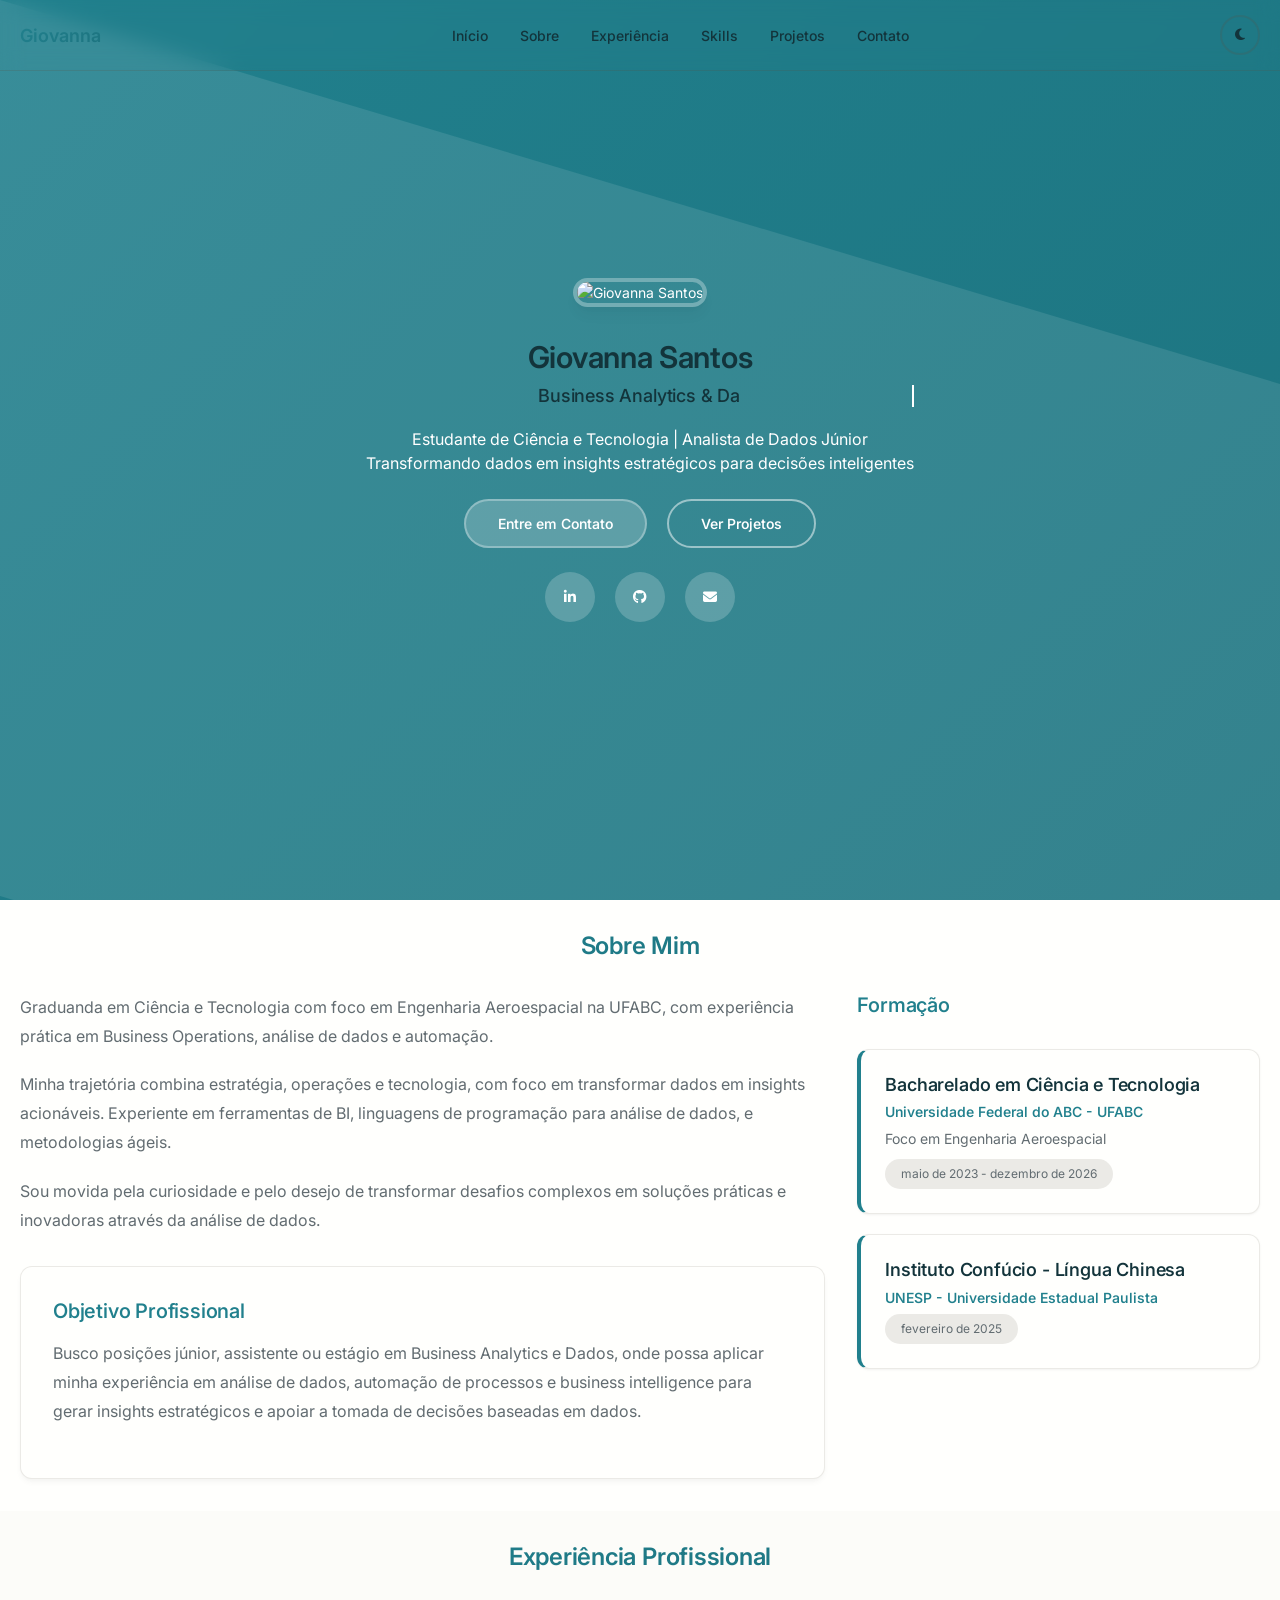
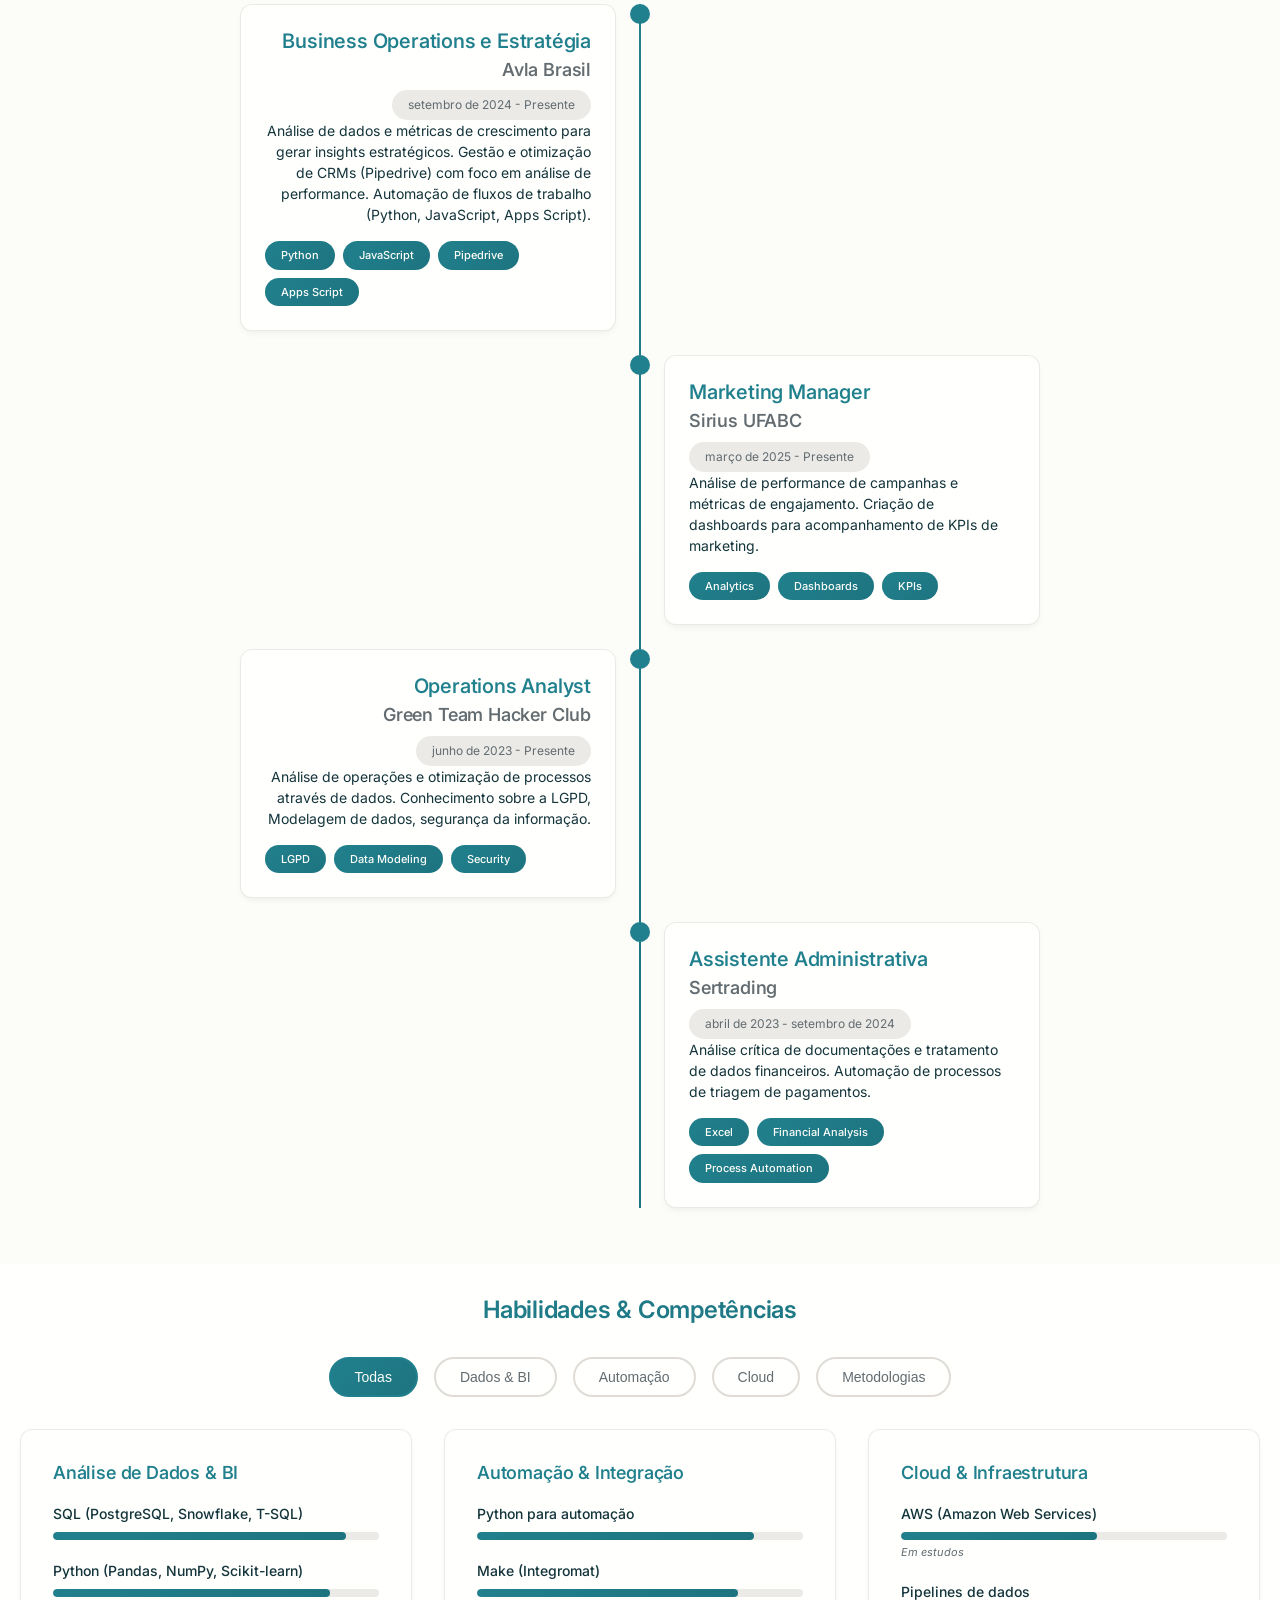
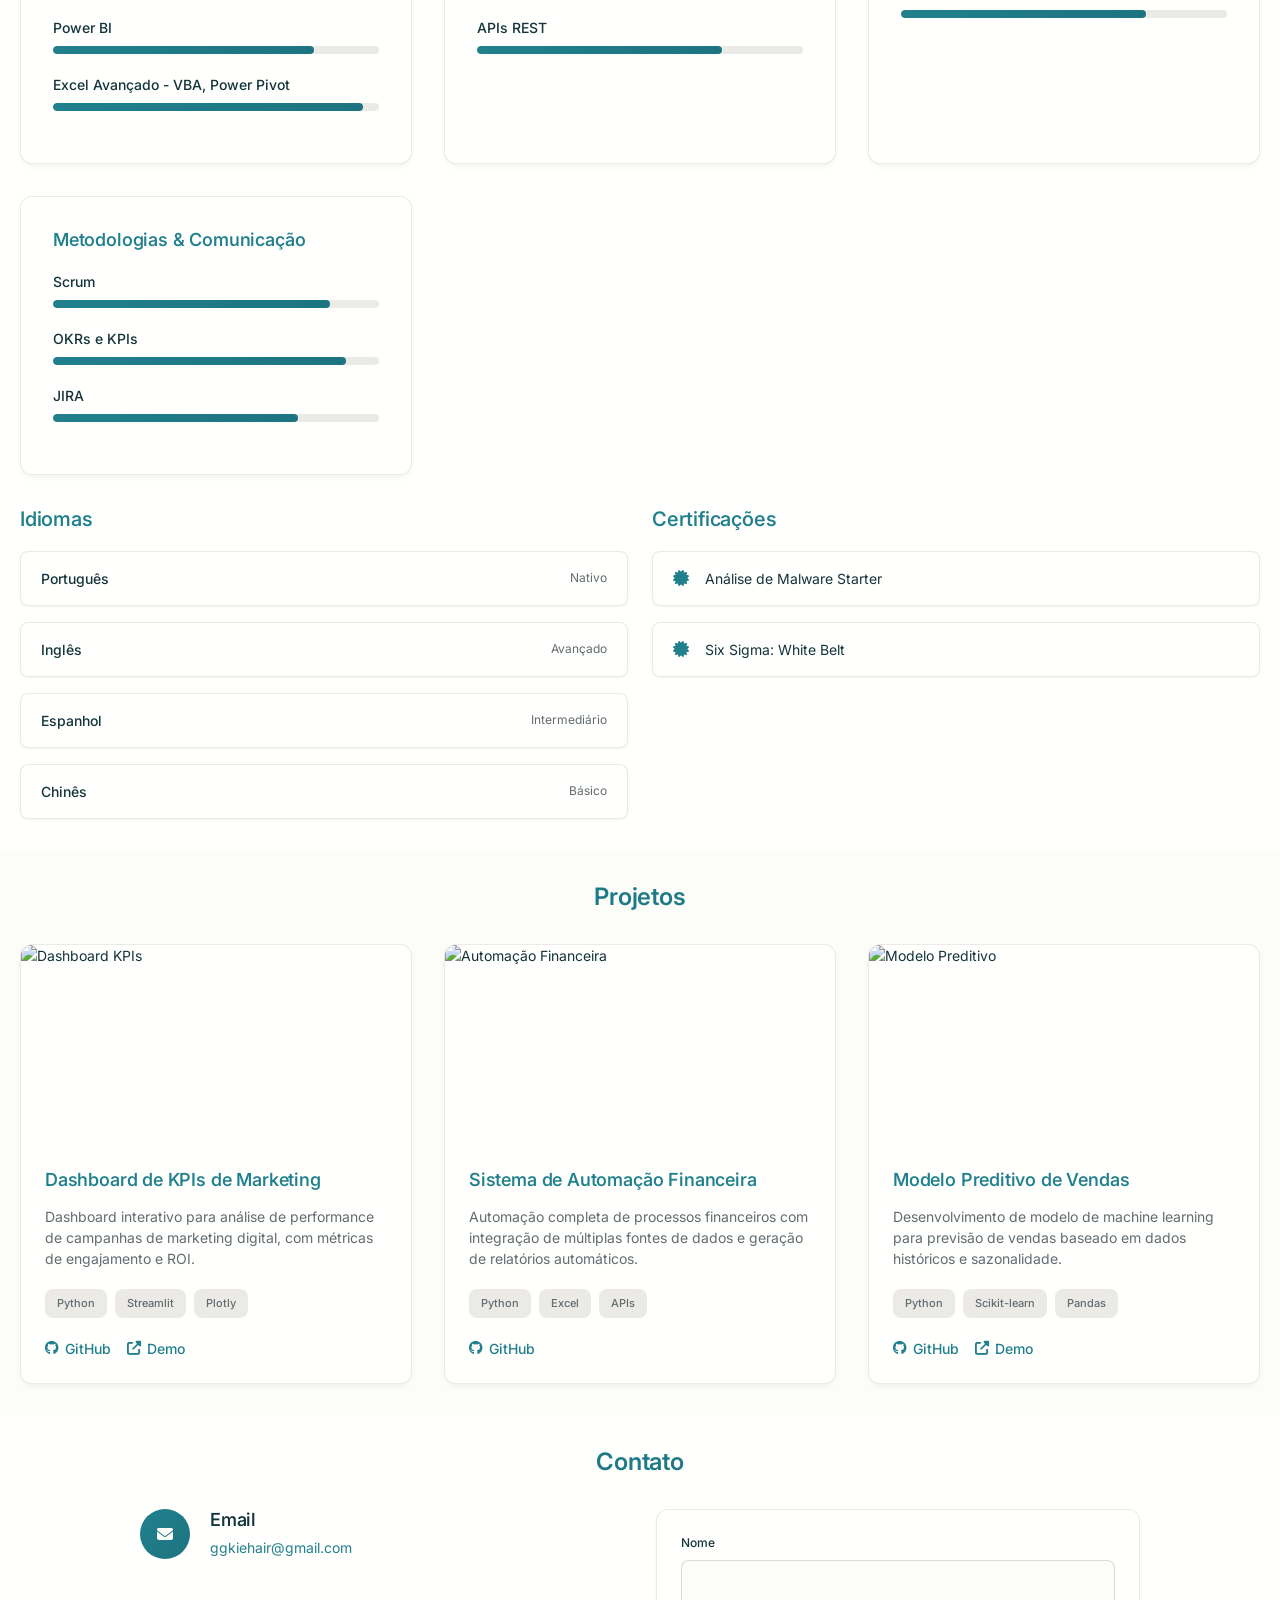
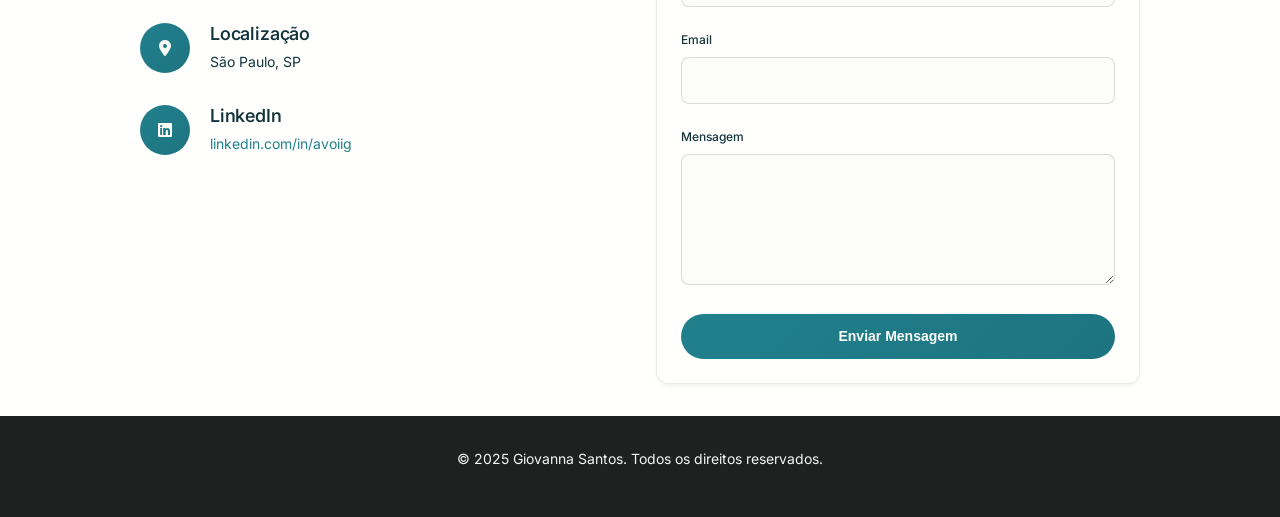
==== giovanna-portfolio/index.html @ 9487c8ed "Site em construção" ====
<!DOCTYPE html>
<html lang="pt-BR">
<head>
    <meta charset="UTF-8">
    <meta name="viewport" content="width=device-width, initial-scale=1.0">
    <title>Giovanna Santos | Portfólio Profissional</title>
    <meta name="description" content="Portfólio de Giovanna Santos - Business Analytics & Dados | Estudante UFABC">
    <link rel="stylesheet" href="./style.css">
    <link href="https://fonts.googleapis.com/css2?family=Inter:wght@300;400;500;600;700&display=swap" rel="stylesheet">
    <link rel="stylesheet" href="https://cdnjs.cloudflare.com/ajax/libs/font-awesome/6.4.0/css/all.min.css">
</head>
<body>
    <!-- Navigation -->
    <nav class="navbar">
        <div class="nav-container">
            <a href="#home" class="nav-logo">Giovanna</a>
            <ul class="nav-menu">
                <li><a href="#home" class="nav-link">Início</a></li>
                <li><a href="#about" class="nav-link">Sobre</a></li>
                <li><a href="#experience" class="nav-link">Experiência</a></li>
                <li><a href="#skills" class="nav-link">Skills</a></li>
                <li><a href="#projects" class="nav-link">Projetos</a></li>
                <li><a href="#contact" class="nav-link">Contato</a></li>
            </ul>
            <button class="theme-toggle" id="theme-toggle">
                <i class="fas fa-moon"></i>
            </button>
        </div>
    </nav>

    <!-- Hero Section -->
    <section id="home" class="hero">
        <div class="hero-container">
            <div class="hero-content">
                <div class="hero-avatar">
                    <img src="https://via.placeholder.com/200x200/667eea/ffffff?text=GS" alt="Giovanna Santos" class="avatar-img">
                </div>
                <h1 class="hero-title">Giovanna Santos</h1>
                <h2 class="hero-subtitle">Business Analytics & Dados</h2>
                <p class="hero-description">Estudante de Ciência e Tecnologia | Analista de Dados Júnior<br>Transformando dados em insights estratégicos para decisões inteligentes</p>
                <div class="hero-buttons">
                    <a href="#contact" class="btn btn-primary">Entre em Contato</a>
                    <a href="#projects" class="btn btn-secondary">Ver Projetos</a>
                </div>
                <div class="social-links">
                    <a href="https://linkedin.com/in/avoiig" target="_blank" class="social-link">
                        <i class="fab fa-linkedin-in"></i>
                    </a>
                    <a href="https://github.com/giovannasantos" target="_blank" class="social-link">
                        <i class="fab fa-github"></i>
                    </a>
                    <a href="mailto:ggkiehair@gmail.com" class="social-link">
                        <i class="fas fa-envelope"></i>
                    </a>
                </div>
            </div>
        </div>
    </section>

    <!-- About Section -->
    <section id="about" class="about">
        <div class="container">
            <h2 class="section-title">Sobre Mim</h2>
            <div class="about-content">
                <div class="about-text">
                    <p>Graduanda em Ciência e Tecnologia com foco em Engenharia Aeroespacial na UFABC, com experiência prática em Business Operations, análise de dados e automação.</p>
                    <p>Minha trajetória combina estratégia, operações e tecnologia, com foco em transformar dados em insights acionáveis. Experiente em ferramentas de BI, linguagens de programação para análise de dados, e metodologias ágeis.</p>
                    <p>Sou movida pela curiosidade e pelo desejo de transformar desafios complexos em soluções práticas e inovadoras através da análise de dados.</p>
                    
                    <div class="objective">
                        <h3>Objetivo Profissional</h3>
                        <p>Busco posições júnior, assistente ou estágio em Business Analytics e Dados, onde possa aplicar minha experiência em análise de dados, automação de processos e business intelligence para gerar insights estratégicos e apoiar a tomada de decisões baseadas em dados.</p>
                    </div>
                </div>
                
                <div class="education">
                    <h3>Formação</h3>
                    <div class="education-item">
                        <h4>Bacharelado em Ciência e Tecnologia</h4>
                        <p class="institution">Universidade Federal do ABC - UFABC</p>
                        <p class="details">Foco em Engenharia Aeroespacial</p>
                        <span class="period">maio de 2023 - dezembro de 2026</span>
                    </div>
                    <div class="education-item">
                        <h4>Instituto Confúcio - Língua Chinesa</h4>
                        <p class="institution">UNESP - Universidade Estadual Paulista</p>
                        <span class="period">fevereiro de 2025</span>
                    </div>
                </div>
            </div>
        </div>
    </section>

    <!-- Experience Section -->
    <section id="experience" class="experience">
        <div class="container">
            <h2 class="section-title">Experiência Profissional</h2>
            <div class="timeline">
                <div class="timeline-item">
                    <div class="timeline-marker"></div>
                    <div class="timeline-content">
                        <h3>Business Operations e Estratégia</h3>
                        <h4>Avla Brasil</h4>
                        <span class="period">setembro de 2024 - Presente</span>
                        <p>Análise de dados e métricas de crescimento para gerar insights estratégicos. Gestão e otimização de CRMs (Pipedrive) com foco em análise de performance. Automação de fluxos de trabalho (Python, JavaScript, Apps Script).</p>
                        <div class="tech-stack">
                            <span class="tech-item">Python</span>
                            <span class="tech-item">JavaScript</span>
                            <span class="tech-item">Pipedrive</span>
                            <span class="tech-item">Apps Script</span>
                        </div>
                    </div>
                </div>
                
                <div class="timeline-item">
                    <div class="timeline-marker"></div>
                    <div class="timeline-content">
                        <h3>Marketing Manager</h3>
                        <h4>Sirius UFABC</h4>
                        <span class="period">março de 2025 - Presente</span>
                        <p>Análise de performance de campanhas e métricas de engajamento. Criação de dashboards para acompanhamento de KPIs de marketing.</p>
                        <div class="tech-stack">
                            <span class="tech-item">Analytics</span>
                            <span class="tech-item">Dashboards</span>
                            <span class="tech-item">KPIs</span>
                        </div>
                    </div>
                </div>
                
                <div class="timeline-item">
                    <div class="timeline-marker"></div>
                    <div class="timeline-content">
                        <h3>Operations Analyst</h3>
                        <h4>Green Team Hacker Club</h4>
                        <span class="period">junho de 2023 - Presente</span>
                        <p>Análise de operações e otimização de processos através de dados. Conhecimento sobre a LGPD, Modelagem de dados, segurança da informação.</p>
                        <div class="tech-stack">
                            <span class="tech-item">LGPD</span>
                            <span class="tech-item">Data Modeling</span>
                            <span class="tech-item">Security</span>
                        </div>
                    </div>
                </div>
                
                <div class="timeline-item">
                    <div class="timeline-marker"></div>
                    <div class="timeline-content">
                        <h3>Assistente Administrativa</h3>
                        <h4>Sertrading</h4>
                        <span class="period">abril de 2023 - setembro de 2024</span>
                        <p>Análise crítica de documentações e tratamento de dados financeiros. Automação de processos de triagem de pagamentos.</p>
                        <div class="tech-stack">
                            <span class="tech-item">Excel</span>
                            <span class="tech-item">Financial Analysis</span>
                            <span class="tech-item">Process Automation</span>
                        </div>
                    </div>
                </div>
            </div>
        </div>
    </section>

    <!-- Skills Section -->
    <section id="skills" class="skills">
        <div class="container">
            <h2 class="section-title">Habilidades & Competências</h2>
            <div class="skills-filter">
                <button class="filter-btn active" data-filter="all">Todas</button>
                <button class="filter-btn" data-filter="dados">Dados & BI</button>
                <button class="filter-btn" data-filter="automacao">Automação</button>
                <button class="filter-btn" data-filter="cloud">Cloud</button>
                <button class="filter-btn" data-filter="metodologias">Metodologias</button>
            </div>
            <div class="skills-grid">
                <div class="skill-category" data-category="dados">
                    <h3>Análise de Dados & BI</h3>
                    <div class="skills-list">
                        <div class="skill-item">
                            <span class="skill-name">SQL (PostgreSQL, Snowflake, T-SQL)</span>
                            <div class="skill-bar">
                                <div class="skill-progress" data-width="90"></div>
                            </div>
                        </div>
                        <div class="skill-item">
                            <span class="skill-name">Python (Pandas, NumPy, Scikit-learn)</span>
                            <div class="skill-bar">
                                <div class="skill-progress" data-width="85"></div>
                            </div>
                        </div>
                        <div class="skill-item">
                            <span class="skill-name">Power BI</span>
                            <div class="skill-bar">
                                <div class="skill-progress" data-width="80"></div>
                            </div>
                        </div>
                        <div class="skill-item">
                            <span class="skill-name">Excel Avançado - VBA, Power Pivot</span>
                            <div class="skill-bar">
                                <div class="skill-progress" data-width="95"></div>
                            </div>
                        </div>
                    </div>
                </div>
                
                <div class="skill-category" data-category="automacao">
                    <h3>Automação & Integração</h3>
                    <div class="skills-list">
                        <div class="skill-item">
                            <span class="skill-name">Python para automação</span>
                            <div class="skill-bar">
                                <div class="skill-progress" data-width="85"></div>
                            </div>
                        </div>
                        <div class="skill-item">
                            <span class="skill-name">Make (Integromat)</span>
                            <div class="skill-bar">
                                <div class="skill-progress" data-width="80"></div>
                            </div>
                        </div>
                        <div class="skill-item">
                            <span class="skill-name">APIs REST</span>
                            <div class="skill-bar">
                                <div class="skill-progress" data-width="75"></div>
                            </div>
                        </div>
                    </div>
                </div>
                
                <div class="skill-category" data-category="cloud">
                    <h3>Cloud & Infraestrutura</h3>
                    <div class="skills-list">
                        <div class="skill-item">
                            <span class="skill-name">AWS (Amazon Web Services)</span>
                            <div class="skill-bar">
                                <div class="skill-progress" data-width="60"></div>
                            </div>
                            <span class="skill-status">Em estudos</span>
                        </div>
                        <div class="skill-item">
                            <span class="skill-name">Pipelines de dados</span>
                            <div class="skill-bar">
                                <div class="skill-progress" data-width="75"></div>
                            </div>
                        </div>
                    </div>
                </div>
                
                <div class="skill-category" data-category="metodologias">
                    <h3>Metodologias & Comunicação</h3>
                    <div class="skills-list">
                        <div class="skill-item">
                            <span class="skill-name">Scrum</span>
                            <div class="skill-bar">
                                <div class="skill-progress" data-width="85"></div>
                            </div>
                        </div>
                        <div class="skill-item">
                            <span class="skill-name">OKRs e KPIs</span>
                            <div class="skill-bar">
                                <div class="skill-progress" data-width="90"></div>
                            </div>
                        </div>
                        <div class="skill-item">
                            <span class="skill-name">JIRA</span>
                            <div class="skill-bar">
                                <div class="skill-progress" data-width="75"></div>
                            </div>
                        </div>
                    </div>
                </div>
            </div>
            
            <!-- Languages and Certifications -->
            <div class="additional-skills">
                <div class="languages">
                    <h3>Idiomas</h3>
                    <div class="language-grid">
                        <div class="language-item">
                            <span class="language-name">Português</span>
                            <span class="language-level">Nativo</span>
                        </div>
                        <div class="language-item">
                            <span class="language-name">Inglês</span>
                            <span class="language-level">Avançado</span>
                        </div>
                        <div class="language-item">
                            <span class="language-name">Espanhol</span>
                            <span class="language-level">Intermediário</span>
                        </div>
                        <div class="language-item">
                            <span class="language-name">Chinês</span>
                            <span class="language-level">Básico</span>
                        </div>
                    </div>
                </div>
                
                <div class="certifications">
                    <h3>Certificações</h3>
                    <div class="cert-list">
                        <div class="cert-item">
                            <i class="fas fa-certificate"></i>
                            <span>Análise de Malware Starter</span>
                        </div>
                        <div class="cert-item">
                            <i class="fas fa-certificate"></i>
                            <span>Six Sigma: White Belt</span>
                        </div>
                    </div>
                </div>
            </div>
        </div>
    </section>

    <!-- Projects Section -->
    <section id="projects" class="projects">
        <div class="container">
            <h2 class="section-title">Projetos</h2>
            <div class="projects-grid">
                <div class="project-card">
                    <div class="project-image">
                        <img src="https://via.placeholder.com/400x250/667eea/ffffff?text=Dashboard" alt="Dashboard KPIs">
                    </div>
                    <div class="project-content">
                        <h3>Dashboard de KPIs de Marketing</h3>
                        <p>Dashboard interativo para análise de performance de campanhas de marketing digital, com métricas de engajamento e ROI.</p>
                        <div class="project-tech">
                            <span class="tech-tag">Python</span>
                            <span class="tech-tag">Streamlit</span>
                            <span class="tech-tag">Plotly</span>
                        </div>
                        <div class="project-links">
                            <a href="#" class="project-link"><i class="fab fa-github"></i> GitHub</a>
                            <a href="#" class="project-link"><i class="fas fa-external-link-alt"></i> Demo</a>
                        </div>
                    </div>
                </div>
                
                <div class="project-card">
                    <div class="project-image">
                        <img src="https://via.placeholder.com/400x250/764ba2/ffffff?text=Automation" alt="Automação Financeira">
                    </div>
                    <div class="project-content">
                        <h3>Sistema de Automação Financeira</h3>
                        <p>Automação completa de processos financeiros com integração de múltiplas fontes de dados e geração de relatórios automáticos.</p>
                        <div class="project-tech">
                            <span class="tech-tag">Python</span>
                            <span class="tech-tag">Excel</span>
                            <span class="tech-tag">APIs</span>
                        </div>
                        <div class="project-links">
                            <a href="#" class="project-link"><i class="fab fa-github"></i> GitHub</a>
                        </div>
                    </div>
                </div>
                
                <div class="project-card">
                    <div class="project-image">
                        <img src="https://via.placeholder.com/400x250/f093fb/ffffff?text=ML+Model" alt="Modelo Preditivo">
                    </div>
                    <div class="project-content">
                        <h3>Modelo Preditivo de Vendas</h3>
                        <p>Desenvolvimento de modelo de machine learning para previsão de vendas baseado em dados históricos e sazonalidade.</p>
                        <div class="project-tech">
                            <span class="tech-tag">Python</span>
                            <span class="tech-tag">Scikit-learn</span>
                            <span class="tech-tag">Pandas</span>
                        </div>
                        <div class="project-links">
                            <a href="#" class="project-link"><i class="fab fa-github"></i> GitHub</a>
                            <a href="#" class="project-link"><i class="fas fa-external-link-alt"></i> Demo</a>
                        </div>
                    </div>
                </div>
            </div>
        </div>
    </section>

    <!-- Contact Section -->
    <section id="contact" class="contact">
        <div class="container">
            <h2 class="section-title">Contato</h2>
            <div class="contact-content">
                <div class="contact-info">
                    <div class="contact-item">
                        <i class="fas fa-envelope"></i>
                        <div>
                            <h4>Email</h4>
                            <a href="mailto:ggkiehair@gmail.com">ggkiehair@gmail.com</a>
                        </div>
                    </div>
                    <div class="contact-item">
                
                    </div>
                    <div class="contact-item">
                        <i class="fas fa-map-marker-alt"></i>
                        <div>
                            <h4>Localização</h4>
                            <span>São Paulo, SP</span>
                        </div>
                    </div>
                    <div class="contact-item">
                        <i class="fab fa-linkedin"></i>
                        <div>
                            <h4>LinkedIn</h4>
                            <a href="https://linkedin.com/in/avoiig" target="_blank">linkedin.com/in/avoiig</a>
                        </div>
                    </div>
                </div>
                
                <form class="contact-form" id="contactForm">
                    <div class="form-group">
                        <label for="name">Nome</label>
                        <input type="text" id="name" name="name" required>
                    </div>
                    <div class="form-group">
                        <label for="email">Email</label>
                        <input type="email" id="email" name="email" required>
                    </div>
                    <div class="form-group">
                        <label for="message">Mensagem</label>
                        <textarea id="message" name="message" rows="5" required></textarea>
                    </div>
                    <button type="submit" class="btn btn-primary">Enviar Mensagem</button>
                </form>
            </div>
        </div>
    </section>

    <!-- Footer -->
    <footer class="footer">
        <div class="container">
            <p>&copy; 2025 Giovanna Santos. Todos os direitos reservados.</p>
        </div>
    </footer>

    <script src="./script.js"></script>
</body>
</html>
---- giovanna-portfolio/style.css ----
:root {
  /* Primitive Color Tokens */
  --color-white: rgba(255, 255, 255, 1);
  --color-black: rgba(0, 0, 0, 1);
  --color-cream-50: rgba(252, 252, 249, 1);
  --color-cream-100: rgba(255, 255, 253, 1);
  --color-gray-200: rgba(245, 245, 245, 1);
  --color-gray-300: rgba(167, 169, 169, 1);
  --color-gray-400: rgba(119, 124, 124, 1);
  --color-slate-500: rgba(98, 108, 113, 1);
  --color-brown-600: rgba(94, 82, 64, 1);
  --color-charcoal-700: rgba(31, 33, 33, 1);
  --color-charcoal-800: rgba(38, 40, 40, 1);
  --color-slate-900: rgba(19, 52, 59, 1);
  --color-teal-300: rgba(50, 184, 198, 1);
  --color-teal-400: rgba(45, 166, 178, 1);
  --color-teal-500: rgba(33, 128, 141, 1);
  --color-teal-600: rgba(29, 116, 128, 1);
  --color-teal-700: rgba(26, 104, 115, 1);
  --color-teal-800: rgba(41, 150, 161, 1);
  --color-red-400: rgba(255, 84, 89, 1);
  --color-red-500: rgba(192, 21, 47, 1);
  --color-orange-400: rgba(230, 129, 97, 1);
  --color-orange-500: rgba(168, 75, 47, 1);

  /* RGB versions for opacity control */
  --color-brown-600-rgb: 94, 82, 64;
  --color-teal-500-rgb: 33, 128, 141;
  --color-slate-900-rgb: 19, 52, 59;
  --color-slate-500-rgb: 98, 108, 113;
  --color-red-500-rgb: 192, 21, 47;
  --color-red-400-rgb: 255, 84, 89;
  --color-orange-500-rgb: 168, 75, 47;
  --color-orange-400-rgb: 230, 129, 97;

  /* Background color tokens (Light Mode) */
  --color-bg-1: rgba(59, 130, 246, 0.08); /* Light blue */
  --color-bg-2: rgba(245, 158, 11, 0.08); /* Light yellow */
  --color-bg-3: rgba(34, 197, 94, 0.08); /* Light green */
  --color-bg-4: rgba(239, 68, 68, 0.08); /* Light red */
  --color-bg-5: rgba(147, 51, 234, 0.08); /* Light purple */
  --color-bg-6: rgba(249, 115, 22, 0.08); /* Light orange */
  --color-bg-7: rgba(236, 72, 153, 0.08); /* Light pink */
  --color-bg-8: rgba(6, 182, 212, 0.08); /* Light cyan */

  /* Semantic Color Tokens (Light Mode) */
  --color-background: var(--color-cream-50);
  --color-surface: var(--color-cream-100);
  --color-text: var(--color-slate-900);
  --color-text-secondary: var(--color-slate-500);
  --color-primary: var(--color-teal-500);
  --color-primary-hover: var(--color-teal-600);
  --color-primary-active: var(--color-teal-700);
  --color-secondary: rgba(var(--color-brown-600-rgb), 0.12);
  --color-secondary-hover: rgba(var(--color-brown-600-rgb), 0.2);
  --color-secondary-active: rgba(var(--color-brown-600-rgb), 0.25);
  --color-border: rgba(var(--color-brown-600-rgb), 0.2);
  --color-btn-primary-text: var(--color-cream-50);
  --color-card-border: rgba(var(--color-brown-600-rgb), 0.12);
  --color-card-border-inner: rgba(var(--color-brown-600-rgb), 0.12);
  --color-error: var(--color-red-500);
  --color-success: var(--color-teal-500);
  --color-warning: var(--color-orange-500);
  --color-info: var(--color-slate-500);
  --color-focus-ring: rgba(var(--color-teal-500-rgb), 0.4);
  --color-select-caret: rgba(var(--color-slate-900-rgb), 0.8);

  /* Common style patterns */
  --focus-ring: 0 0 0 3px var(--color-focus-ring);
  --focus-outline: 2px solid var(--color-primary);
  --status-bg-opacity: 0.15;
  --status-border-opacity: 0.25;
  --select-caret-light: url("data:image/svg+xml,%3Csvg xmlns='http://www.w3.org/2000/svg' width='16' height='16' viewBox='0 0 24 24' fill='none' stroke='%23134252' stroke-width='2' stroke-linecap='round' stroke-linejoin='round'%3E%3Cpolyline points='6 9 12 15 18 9'%3E%3C/polyline%3E%3C/svg%3E");
  --select-caret-dark: url("data:image/svg+xml,%3Csvg xmlns='http://www.w3.org/2000/svg' width='16' height='16' viewBox='0 0 24 24' fill='none' stroke='%23f5f5f5' stroke-width='2' stroke-linecap='round' stroke-linejoin='round'%3E%3Cpolyline points='6 9 12 15 18 9'%3E%3C/polyline%3E%3C/svg%3E");

  /* RGB versions for opacity control */
  --color-success-rgb: 33, 128, 141;
  --color-error-rgb: 192, 21, 47;
  --color-warning-rgb: 168, 75, 47;
  --color-info-rgb: 98, 108, 113;

  /* Typography */
  --font-family-base: "FKGroteskNeue", "Geist", "Inter", -apple-system,
    BlinkMacSystemFont, "Segoe UI", Roboto, sans-serif;
  --font-family-mono: "Berkeley Mono", ui-monospace, SFMono-Regular, Menlo,
    Monaco, Consolas, monospace;
  --font-size-xs: 11px;
  --font-size-sm: 12px;
  --font-size-base: 14px;
  --font-size-md: 14px;
  --font-size-lg: 16px;
  --font-size-xl: 18px;
  --font-size-2xl: 20px;
  --font-size-3xl: 24px;
  --font-size-4xl: 30px;
  --font-weight-normal: 400;
  --font-weight-medium: 500;
  --font-weight-semibold: 550;
  --font-weight-bold: 600;
  --line-height-tight: 1.2;
  --line-height-normal: 1.5;
  --letter-spacing-tight: -0.01em;

  /* Spacing */
  --space-0: 0;
  --space-1: 1px;
  --space-2: 2px;
  --space-4: 4px;
  --space-6: 6px;
  --space-8: 8px;
  --space-10: 10px;
  --space-12: 12px;
  --space-16: 16px;
  --space-20: 20px;
  --space-24: 24px;
  --space-32: 32px;

  /* Border Radius */
  --radius-sm: 6px;
  --radius-base: 8px;
  --radius-md: 10px;
  --radius-lg: 12px;
  --radius-full: 9999px;

  /* Shadows */
  --shadow-xs: 0 1px 2px rgba(0, 0, 0, 0.02);
  --shadow-sm: 0 1px 3px rgba(0, 0, 0, 0.04), 0 1px 2px rgba(0, 0, 0, 0.02);
  --shadow-md: 0 4px 6px -1px rgba(0, 0, 0, 0.04),
    0 2px 4px -1px rgba(0, 0, 0, 0.02);
  --shadow-lg: 0 10px 15px -3px rgba(0, 0, 0, 0.04),
    0 4px 6px -2px rgba(0, 0, 0, 0.02);
  --shadow-inset-sm: inset 0 1px 0 rgba(255, 255, 255, 0.15),
    inset 0 -1px 0 rgba(0, 0, 0, 0.03);

  /* Animation */
  --duration-fast: 150ms;
  --duration-normal: 250ms;
  --ease-standard: cubic-bezier(0.16, 1, 0.3, 1);

  /* Layout */
  --container-sm: 640px;
  --container-md: 768px;
  --container-lg: 1024px;
  --container-xl: 1280px;
}

/* Dark mode colors */
@media (prefers-color-scheme: dark) {
  :root {
    /* RGB versions for opacity control (Dark Mode) */
    --color-gray-400-rgb: 119, 124, 124;
    --color-teal-300-rgb: 50, 184, 198;
    --color-gray-300-rgb: 167, 169, 169;
    --color-gray-200-rgb: 245, 245, 245;

    /* Background color tokens (Dark Mode) */
    --color-bg-1: rgba(29, 78, 216, 0.15); /* Dark blue */
    --color-bg-2: rgba(180, 83, 9, 0.15); /* Dark yellow */
    --color-bg-3: rgba(21, 128, 61, 0.15); /* Dark green */
    --color-bg-4: rgba(185, 28, 28, 0.15); /* Dark red */
    --color-bg-5: rgba(107, 33, 168, 0.15); /* Dark purple */
    --color-bg-6: rgba(194, 65, 12, 0.15); /* Dark orange */
    --color-bg-7: rgba(190, 24, 93, 0.15); /* Dark pink */
    --color-bg-8: rgba(8, 145, 178, 0.15); /* Dark cyan */

    /* Semantic Color Tokens (Dark Mode) */
    --color-background: var(--color-charcoal-700);
    --color-surface: var(--color-charcoal-800);
    --color-text: var(--color-gray-200);
    --color-text-secondary: rgba(var(--color-gray-300-rgb), 0.7);
    --color-primary: var(--color-teal-300);
    --color-primary-hover: var(--color-teal-400);
    --color-primary-active: var(--color-teal-800);
    --color-secondary: rgba(var(--color-gray-400-rgb), 0.15);
    --color-secondary-hover: rgba(var(--color-gray-400-rgb), 0.25);
    --color-secondary-active: rgba(var(--color-gray-400-rgb), 0.3);
    --color-border: rgba(var(--color-gray-400-rgb), 0.3);
    --color-error: var(--color-red-400);
    --color-success: var(--color-teal-300);
    --color-warning: var(--color-orange-400);
    --color-info: var(--color-gray-300);
    --color-focus-ring: rgba(var(--color-teal-300-rgb), 0.4);
    --color-btn-primary-text: var(--color-slate-900);
    --color-card-border: rgba(var(--color-gray-400-rgb), 0.2);
    --color-card-border-inner: rgba(var(--color-gray-400-rgb), 0.15);
    --shadow-inset-sm: inset 0 1px 0 rgba(255, 255, 255, 0.1),
      inset 0 -1px 0 rgba(0, 0, 0, 0.15);
    --button-border-secondary: rgba(var(--color-gray-400-rgb), 0.2);
    --color-border-secondary: rgba(var(--color-gray-400-rgb), 0.2);
    --color-select-caret: rgba(var(--color-gray-200-rgb), 0.8);

    /* Common style patterns - updated for dark mode */
    --focus-ring: 0 0 0 3px var(--color-focus-ring);
    --focus-outline: 2px solid var(--color-primary);
    --status-bg-opacity: 0.15;
    --status-border-opacity: 0.25;
    --select-caret-light: url("data:image/svg+xml,%3Csvg xmlns='http://www.w3.org/2000/svg' width='16' height='16' viewBox='0 0 24 24' fill='none' stroke='%23134252' stroke-width='2' stroke-linecap='round' stroke-linejoin='round'%3E%3Cpolyline points='6 9 12 15 18 9'%3E%3C/polyline%3E%3C/svg%3E");
    --select-caret-dark: url("data:image/svg+xml,%3Csvg xmlns='http://www.w3.org/2000/svg' width='16' height='16' viewBox='0 0 24 24' fill='none' stroke='%23f5f5f5' stroke-width='2' stroke-linecap='round' stroke-linejoin='round'%3E%3Cpolyline points='6 9 12 15 18 9'%3E%3C/polyline%3E%3C/svg%3E");

    /* RGB versions for dark mode */
    --color-success-rgb: var(--color-teal-300-rgb);
    --color-error-rgb: var(--color-red-400-rgb);
    --color-warning-rgb: var(--color-orange-400-rgb);
    --color-info-rgb: var(--color-gray-300-rgb);
  }
}

/* Data attribute for manual theme switching */
[data-color-scheme="dark"] {
  /* RGB versions for opacity control (dark mode) */
  --color-gray-400-rgb: 119, 124, 124;
  --color-teal-300-rgb: 50, 184, 198;
  --color-gray-300-rgb: 167, 169, 169;
  --color-gray-200-rgb: 245, 245, 245;

  /* Colorful background palette - Dark Mode */
  --color-bg-1: rgba(29, 78, 216, 0.15); /* Dark blue */
  --color-bg-2: rgba(180, 83, 9, 0.15); /* Dark yellow */
  --color-bg-3: rgba(21, 128, 61, 0.15); /* Dark green */
  --color-bg-4: rgba(185, 28, 28, 0.15); /* Dark red */
  --color-bg-5: rgba(107, 33, 168, 0.15); /* Dark purple */
  --color-bg-6: rgba(194, 65, 12, 0.15); /* Dark orange */
  --color-bg-7: rgba(190, 24, 93, 0.15); /* Dark pink */
  --color-bg-8: rgba(8, 145, 178, 0.15); /* Dark cyan */

  /* Semantic Color Tokens (Dark Mode) */
  --color-background: var(--color-charcoal-700);
  --color-surface: var(--color-charcoal-800);
  --color-text: var(--color-gray-200);
  --color-text-secondary: rgba(var(--color-gray-300-rgb), 0.7);
  --color-primary: var(--color-teal-300);
  --color-primary-hover: var(--color-teal-400);
  --color-primary-active: var(--color-teal-800);
  --color-secondary: rgba(var(--color-gray-400-rgb), 0.15);
  --color-secondary-hover: rgba(var(--color-gray-400-rgb), 0.25);
  --color-secondary-active: rgba(var(--color-gray-400-rgb), 0.3);
  --color-border: rgba(var(--color-gray-400-rgb), 0.3);
  --color-error: var(--color-red-400);
  --color-success: var(--color-teal-300);
  --color-warning: var(--color-orange-400);
  --color-info: var(--color-gray-300);
  --color-focus-ring: rgba(var(--color-teal-300-rgb), 0.4);
  --color-btn-primary-text: var(--color-slate-900);
  --color-card-border: rgba(var(--color-gray-400-rgb), 0.15);
  --color-card-border-inner: rgba(var(--color-gray-400-rgb), 0.15);
  --shadow-inset-sm: inset 0 1px 0 rgba(255, 255, 255, 0.1),
    inset 0 -1px 0 rgba(0, 0, 0, 0.15);
  --color-border-secondary: rgba(var(--color-gray-400-rgb), 0.2);
  --color-select-caret: rgba(var(--color-gray-200-rgb), 0.8);

  /* Common style patterns - updated for dark mode */
  --focus-ring: 0 0 0 3px var(--color-focus-ring);
  --focus-outline: 2px solid var(--color-primary);
  --status-bg-opacity: 0.15;
  --status-border-opacity: 0.25;
  --select-caret-light: url("data:image/svg+xml,%3Csvg xmlns='http://www.w3.org/2000/svg' width='16' height='16' viewBox='0 0 24 24' fill='none' stroke='%23134252' stroke-width='2' stroke-linecap='round' stroke-linejoin='round'%3E%3Cpolyline points='6 9 12 15 18 9'%3E%3C/polyline%3E%3C/svg%3E");
  --select-caret-dark: url("data:image/svg+xml,%3Csvg xmlns='http://www.w3.org/2000/svg' width='16' height='16' viewBox='0 0 24 24' fill='none' stroke='%23f5f5f5' stroke-width='2' stroke-linecap='round' stroke-linejoin='round'%3E%3Cpolyline points='6 9 12 15 18 9'%3E%3C/polyline%3E%3C/svg%3E");

  /* RGB versions for dark mode */
  --color-success-rgb: var(--color-teal-300-rgb);
  --color-error-rgb: var(--color-red-400-rgb);
  --color-warning-rgb: var(--color-orange-400-rgb);
  --color-info-rgb: var(--color-gray-300-rgb);
}

[data-color-scheme="light"] {
  /* RGB versions for opacity control (light mode) */
  --color-brown-600-rgb: 94, 82, 64;
  --color-teal-500-rgb: 33, 128, 141;
  --color-slate-900-rgb: 19, 52, 59;

  /* Semantic Color Tokens (Light Mode) */
  --color-background: var(--color-cream-50);
  --color-surface: var(--color-cream-100);
  --color-text: var(--color-slate-900);
  --color-text-secondary: var(--color-slate-500);
  --color-primary: var(--color-teal-500);
  --color-primary-hover: var(--color-teal-600);
  --color-primary-active: var(--color-teal-700);
  --color-secondary: rgba(var(--color-brown-600-rgb), 0.12);
  --color-secondary-hover: rgba(var(--color-brown-600-rgb), 0.2);
  --color-secondary-active: rgba(var(--color-brown-600-rgb), 0.25);
  --color-border: rgba(var(--color-brown-600-rgb), 0.2);
  --color-btn-primary-text: var(--color-cream-50);
  --color-card-border: rgba(var(--color-brown-600-rgb), 0.12);
  --color-card-border-inner: rgba(var(--color-brown-600-rgb), 0.12);
  --color-error: var(--color-red-500);
  --color-success: var(--color-teal-500);
  --color-warning: var(--color-orange-500);
  --color-info: var(--color-slate-500);
  --color-focus-ring: rgba(var(--color-teal-500-rgb), 0.4);

  /* RGB versions for light mode */
  --color-success-rgb: var(--color-teal-500-rgb);
  --color-error-rgb: var(--color-red-500-rgb);
  --color-warning-rgb: var(--color-orange-500-rgb);
  --color-info-rgb: var(--color-slate-500-rgb);
}

/* Base styles */
html {
  font-size: var(--font-size-base);
  font-family: var(--font-family-base);
  line-height: var(--line-height-normal);
  color: var(--color-text);
  background-color: var(--color-background);
  -webkit-font-smoothing: antialiased;
  box-sizing: border-box;
}

body {
  margin: 0;
  padding: 0;
}

*,
*::before,
*::after {
  box-sizing: inherit;
}

/* Typography */
h1,
h2,
h3,
h4,
h5,
h6 {
  margin: 0;
  font-weight: var(--font-weight-semibold);
  line-height: var(--line-height-tight);
  color: var(--color-text);
  letter-spacing: var(--letter-spacing-tight);
}

h1 {
  font-size: var(--font-size-4xl);
}
h2 {
  font-size: var(--font-size-3xl);
}
h3 {
  font-size: var(--font-size-2xl);
}
h4 {
  font-size: var(--font-size-xl);
}
h5 {
  font-size: var(--font-size-lg);
}
h6 {
  font-size: var(--font-size-md);
}

p {
  margin: 0 0 var(--space-16) 0;
}

a {
  color: var(--color-primary);
  text-decoration: none;
  transition: color var(--duration-fast) var(--ease-standard);
}

a:hover {
  color: var(--color-primary-hover);
}

code,
pre {
  font-family: var(--font-family-mono);
  font-size: calc(var(--font-size-base) * 0.95);
  background-color: var(--color-secondary);
  border-radius: var(--radius-sm);
}

code {
  padding: var(--space-1) var(--space-4);
}

pre {
  padding: var(--space-16);
  margin: var(--space-16) 0;
  overflow: auto;
  border: 1px solid var(--color-border);
}

pre code {
  background: none;
  padding: 0;
}

/* Buttons */
.btn {
  display: inline-flex;
  align-items: center;
  justify-content: center;
  padding: var(--space-8) var(--space-16);
  border-radius: var(--radius-base);
  font-size: var(--font-size-base);
  font-weight: 500;
  line-height: 1.5;
  cursor: pointer;
  transition: all var(--duration-normal) var(--ease-standard);
  border: none;
  text-decoration: none;
  position: relative;
}

.btn:focus-visible {
  outline: none;
  box-shadow: var(--focus-ring);
}

.btn--primary {
  background: var(--color-primary);
  color: var(--color-btn-primary-text);
}

.btn--primary:hover {
  background: var(--color-primary-hover);
}

.btn--primary:active {
  background: var(--color-primary-active);
}

.btn--secondary {
  background: var(--color-secondary);
  color: var(--color-text);
}

.btn--secondary:hover {
  background: var(--color-secondary-hover);
}

.btn--secondary:active {
  background: var(--color-secondary-active);
}

.btn--outline {
  background: transparent;
  border: 1px solid var(--color-border);
  color: var(--color-text);
}

.btn--outline:hover {
  background: var(--color-secondary);
}

.btn--sm {
  padding: var(--space-4) var(--space-12);
  font-size: var(--font-size-sm);
  border-radius: var(--radius-sm);
}

.btn--lg {
  padding: var(--space-10) var(--space-20);
  font-size: var(--font-size-lg);
  border-radius: var(--radius-md);
}

.btn--full-width {
  width: 100%;
}

.btn:disabled {
  opacity: 0.5;
  cursor: not-allowed;
}

/* Form elements */
.form-control {
  display: block;
  width: 100%;
  padding: var(--space-8) var(--space-12);
  font-size: var(--font-size-md);
  line-height: 1.5;
  color: var(--color-text);
  background-color: var(--color-surface);
  border: 1px solid var(--color-border);
  border-radius: var(--radius-base);
  transition: border-color var(--duration-fast) var(--ease-standard),
    box-shadow var(--duration-fast) var(--ease-standard);
}

textarea.form-control {
  font-family: var(--font-family-base);
  font-size: var(--font-size-base);
}

select.form-control {
  padding: var(--space-8) var(--space-12);
  -webkit-appearance: none;
  -moz-appearance: none;
  appearance: none;
  background-image: var(--select-caret-light);
  background-repeat: no-repeat;
  background-position: right var(--space-12) center;
  background-size: 16px;
  padding-right: var(--space-32);
}

/* Add a dark mode specific caret */
@media (prefers-color-scheme: dark) {
  select.form-control {
    background-image: var(--select-caret-dark);
  }
}

/* Also handle data-color-scheme */
[data-color-scheme="dark"] select.form-control {
  background-image: var(--select-caret-dark);
}

[data-color-scheme="light"] select.form-control {
  background-image: var(--select-caret-light);
}

.form-control:focus {
  border-color: var(--color-primary);
  outline: var(--focus-outline);
}

.form-label {
  display: block;
  margin-bottom: var(--space-8);
  font-weight: var(--font-weight-medium);
  font-size: var(--font-size-sm);
}

.form-group {
  margin-bottom: var(--space-16);
}

/* Card component */
.card {
  background-color: var(--color-surface);
  border-radius: var(--radius-lg);
  border: 1px solid var(--color-card-border);
  box-shadow: var(--shadow-sm);
  overflow: hidden;
  transition: box-shadow var(--duration-normal) var(--ease-standard);
}

.card:hover {
  box-shadow: var(--shadow-md);
}

.card__body {
  padding: var(--space-16);
}

.card__header,
.card__footer {
  padding: var(--space-16);
  border-bottom: 1px solid var(--color-card-border-inner);
}

/* Status indicators - simplified with CSS variables */
.status {
  display: inline-flex;
  align-items: center;
  padding: var(--space-6) var(--space-12);
  border-radius: var(--radius-full);
  font-weight: var(--font-weight-medium);
  font-size: var(--font-size-sm);
}

.status--success {
  background-color: rgba(
    var(--color-success-rgb, 33, 128, 141),
    var(--status-bg-opacity)
  );
  color: var(--color-success);
  border: 1px solid
    rgba(var(--color-success-rgb, 33, 128, 141), var(--status-border-opacity));
}

.status--error {
  background-color: rgba(
    var(--color-error-rgb, 192, 21, 47),
    var(--status-bg-opacity)
  );
  color: var(--color-error);
  border: 1px solid
    rgba(var(--color-error-rgb, 192, 21, 47), var(--status-border-opacity));
}

.status--warning {
  background-color: rgba(
    var(--color-warning-rgb, 168, 75, 47),
    var(--status-bg-opacity)
  );
  color: var(--color-warning);
  border: 1px solid
    rgba(var(--color-warning-rgb, 168, 75, 47), var(--status-border-opacity));
}

.status--info {
  background-color: rgba(
    var(--color-info-rgb, 98, 108, 113),
    var(--status-bg-opacity)
  );
  color: var(--color-info);
  border: 1px solid
    rgba(var(--color-info-rgb, 98, 108, 113), var(--status-border-opacity));
}

/* Container layout */
.container {
  width: 100%;
  margin-right: auto;
  margin-left: auto;
  padding-right: var(--space-16);
  padding-left: var(--space-16);
}

@media (min-width: 640px) {
  .container {
    max-width: var(--container-sm);
  }
}
@media (min-width: 768px) {
  .container {
    max-width: var(--container-md);
  }
}
@media (min-width: 1024px) {
  .container {
    max-width: var(--container-lg);
  }
}
@media (min-width: 1280px) {
  .container {
    max-width: var(--container-xl);
  }
}

/* Utility classes */
.flex {
  display: flex;
}
.flex-col {
  flex-direction: column;
}
.items-center {
  align-items: center;
}
.justify-center {
  justify-content: center;
}
.justify-between {
  justify-content: space-between;
}
.gap-4 {
  gap: var(--space-4);
}
.gap-8 {
  gap: var(--space-8);
}
.gap-16 {
  gap: var(--space-16);
}

.m-0 {
  margin: 0;
}
.mt-8 {
  margin-top: var(--space-8);
}
.mb-8 {
  margin-bottom: var(--space-8);
}
.mx-8 {
  margin-left: var(--space-8);
  margin-right: var(--space-8);
}
.my-8 {
  margin-top: var(--space-8);
  margin-bottom: var(--space-8);
}

.p-0 {
  padding: 0;
}
.py-8 {
  padding-top: var(--space-8);
  padding-bottom: var(--space-8);
}
.px-8 {
  padding-left: var(--space-8);
  padding-right: var(--space-8);
}
.py-16 {
  padding-top: var(--space-16);
  padding-bottom: var(--space-16);
}
.px-16 {
  padding-left: var(--space-16);
  padding-right: var(--space-16);
}

.block {
  display: block;
}
.hidden {
  display: none;
}

/* Accessibility */
.sr-only {
  position: absolute;
  width: 1px;
  height: 1px;
  padding: 0;
  margin: -1px;
  overflow: hidden;
  clip: rect(0, 0, 0, 0);
  white-space: nowrap;
  border-width: 0;
}

:focus-visible {
  outline: var(--focus-outline);
  outline-offset: 2px;
}

/* Dark mode specifics */
[data-color-scheme="dark"] .btn--outline {
  border: 1px solid var(--color-border-secondary);
}

@font-face {
  font-family: 'FKGroteskNeue';
  src: url('https://r2cdn.perplexity.ai/fonts/FKGroteskNeue.woff2')
    format('woff2');
}

/* END PERPLEXITY DESIGN SYSTEM */
```css
/* Reset e configurações globais */
* {
    margin: 0;
    padding: 0;
    box-sizing: border-box;
}

body {
    font-family: var(--font-family-base);
    line-height: var(--line-height-normal);
    color: var(--color-text);
    background-color: var(--color-background);
    transition: all var(--duration-normal) var(--ease-standard);
}

.container {
    max-width: var(--container-xl);
    margin: 0 auto;
    padding: 0 var(--space-20);
}

/* Navegação */
.navbar {
    position: fixed;
    top: 0;
    width: 100%;
    background: rgba(var(--color-surface), 0.95);
    backdrop-filter: blur(10px);
    border-bottom: 1px solid var(--color-border);
    z-index: 1000;
    transition: all var(--duration-normal) var(--ease-standard);
}

.nav-container {
    max-width: var(--container-xl);
    margin: 0 auto;
    padding: 0 var(--space-20);
    display: flex;
    justify-content: space-between;
    align-items: center;
    height: 70px;
}

.nav-logo {
    font-size: var(--font-size-xl);
    font-weight: var(--font-weight-bold);
    color: var(--color-primary);
    text-decoration: none;
    background: linear-gradient(135deg, var(--color-primary) 0%, var(--color-teal-600) 100%);
    -webkit-background-clip: text;
    -webkit-text-fill-color: transparent;
    background-clip: text;
}

.nav-menu {
    display: flex;
    list-style: none;
    gap: var(--space-32);
}

.nav-link {
    color: var(--color-text);
    text-decoration: none;
    font-weight: var(--font-weight-medium);
    position: relative;
    transition: color var(--duration-normal) var(--ease-standard);
}

.nav-link:hover {
    color: var(--color-primary);
}

.nav-link::after {
    content: '';
    position: absolute;
    bottom: -5px;
    left: 0;
    width: 0;
    height: var(--space-2);
    background: linear-gradient(135deg, var(--color-primary) 0%, var(--color-teal-600) 100%);
    transition: width var(--duration-normal) var(--ease-standard);
}

.nav-link:hover::after {
    width: 100%;
}

.theme-toggle {
    background: none;
    border: 2px solid var(--color-border);
    border-radius: var(--radius-full);
    width: 40px;
    height: 40px;
    display: flex;
    align-items: center;
    justify-content: center;
    cursor: pointer;
    color: var(--color-text);
    transition: all var(--duration-normal) var(--ease-standard);
}

.theme-toggle:hover {
    border-color: var(--color-primary);
    color: var(--color-primary);
}

/* Hero Section */
.hero {
    min-height: 100vh;
    display: flex;
    align-items: center;
    justify-content: center;
    background: linear-gradient(135deg, var(--color-primary) 0%, var(--color-teal-600) 100%);
    color: var(--color-white);
    text-align: center;
    position: relative;
    overflow: hidden;
}

.hero::before {
    content: '';
    position: absolute;
    top: 0;
    left: 0;
    right: 0;
    bottom: 0;
    background: url('data:image/svg+xml,<svg xmlns="http://www.w3.org/2000/svg" viewBox="0 0 1000 1000"><polygon fill="rgba(255,255,255,0.1)" points="0,0 1000,300 1000,1000 0,700"/></svg>');
    background-size: cover;
}

.hero-container {
    position: relative;
    z-index: 2;
}

.hero-avatar {
    margin-bottom: var(--space-32);
}

.avatar-img {
    width: 200px;
    height: 200px;
    border-radius: var(--radius-full);
    border: 4px solid rgba(255, 255, 255, 0.3);
    box-shadow: var(--shadow-lg);
    transition: transform var(--duration-normal) var(--ease-standard);
}

.avatar-img:hover {
    transform: scale(1.05);
}

.hero-title {
    font-size: var(--font-size-4xl);
    font-weight: var(--font-weight-bold);
    margin-bottom: var(--space-10);
    line-height: var(--line-height-tight);
    letter-spacing: var(--letter-spacing-tight);
    animation: fadeInUp 1s ease-out;
}

.hero-subtitle {
    font-size: var(--font-size-xl);
    font-weight: var(--font-weight-medium);
    margin-bottom: var(--space-20);
    opacity: 0.9;
    animation: fadeInUp 1s ease-out 0.2s both;
}

.hero-description {
    font-size: var(--font-size-lg);
    max-width: 600px;
    margin: 0 auto var(--space-24);
    opacity: 0.8;
    animation: fadeInUp 1s ease-out 0.4s both;
}

.hero-buttons {
    display: flex;
    gap: var(--space-20);
    justify-content: center;
    margin-bottom: var(--space-24);
    animation: fadeInUp 1s ease-out 0.6s both;
}

.btn {
    padding: var(--space-12) var(--space-32);
    border-radius: var(--radius-full);
    text-decoration: none;
    font-weight: var(--font-weight-semibold);
    font-size: var(--font-size-base);
    transition: all var(--duration-normal) var(--ease-standard);
    border: 2px solid transparent;
    cursor: pointer;
}

.btn-primary {
    background: rgba(255, 255, 255, 0.2);
    color: var(--color-white);
    border-color: rgba(255, 255, 255, 0.3);
    backdrop-filter: blur(10px);
}

.btn-primary:hover {
    background: var(--color-white);
    color: var(--color-primary);
}

.btn-secondary {
    background: transparent;
    color: var(--color-white);
    border-color: rgba(255, 255, 255, 0.5);
}

.btn-secondary:hover {
    background: rgba(255, 255, 255, 0.1);
}

.social-links {
    display: flex;
    gap: var(--space-20);
    justify-content: center;
    animation: fadeInUp 1s ease-out 0.8s both;
}

.social-link {
    width: 50px;
    height: 50px;
    background: rgba(255, 255, 255, 0.2);
    border-radius: var(--radius-full);
    display: flex;
    align-items: center;
    justify-content: center;
    color: var(--color-white);
    text-decoration: none;
    transition: all var(--duration-normal) var(--ease-standard);
    backdrop-filter: blur(10px);
}

.social-link:hover {
    background: var(--color-white);
    color: var(--color-primary);
    transform: translateY(-3px);
}

/* Sections */
.section-title {
    font-size: var(--font-size-3xl);
    font-weight: var(--font-weight-bold);
    text-align: center;
    margin-bottom: var(--space-32);
    line-height: var(--line-height-tight);
    letter-spacing: var(--letter-spacing-tight);
    background: linear-gradient(135deg, var(--color-primary) 0%, var(--color-teal-600) 100%);
    -webkit-background-clip: text;
    -webkit-text-fill-color: transparent;
    background-clip: text;
}

section {
    padding: var(--space-32) 0;
}

.about {
    background: var(--color-surface);
}

.about-content {
    display: grid;
    grid-template-columns: 2fr 1fr;
    gap: var(--space-32);
    align-items: start;
}

.about-text {
    font-size: var(--font-size-lg);
    line-height: 1.8;
}

.about-text p {
    margin-bottom: var(--space-20);
    color: var(--color-text-secondary);
}

.objective {
    background: var(--color-surface);
    padding: var(--space-32);
    border-radius: var(--radius-lg);
    box-shadow: var(--shadow-md);
    margin-top: var(--space-32);
    border: 1px solid var(--color-card-border);
}

.objective h3 {
    color: var(--color-primary);
    margin-bottom: var(--space-16);
}

.education h3 {
    color: var(--color-primary);
    margin-bottom: var(--space-32);
}

.education-item {
    background: var(--color-surface);
    padding: var(--space-24);
    border-radius: var(--radius-lg);
    box-shadow: var(--shadow-sm);
    margin-bottom: var(--space-20);
    border: 1px solid var(--color-card-border);
    border-left: 4px solid var(--color-primary);
}

.education-item h4 {
    color: var(--color-text);
    margin-bottom: var(--space-6);
}

.institution {
    color: var(--color-primary);
    font-weight: var(--font-weight-semibold);
    margin-bottom: var(--space-6);
}

.details {
    color: var(--color-text-secondary);
    margin-bottom: var(--space-10);
}

.period {
    color: var(--color-text-secondary);
    font-size: var(--font-size-sm);
    background: var(--color-secondary);
    padding: var(--space-6) var(--space-16);
    border-radius: var(--radius-full);
    display: inline-block;
}

/* Timeline */
.timeline {
    position: relative;
    max-width: 800px;
    margin: 0 auto;
}

.timeline::before {
    content: '';
    position: absolute;
    left: 50%;
    top: 0;
    bottom: 0;
    width: var(--space-2);
    background: linear-gradient(135deg, var(--color-primary) 0%, var(--color-teal-600) 100%);
    transform: translateX(-50%);
}

.timeline-item {
    position: relative;
    width: 50%;
    margin-bottom: var(--space-24);
}

.timeline-item:nth-child(odd) {
    left: 0;
    padding-right: var(--space-24);
    text-align: right;
}

.timeline-item:nth-child(even) {
    left: 50%;
    padding-left: var(--space-24);
}

.timeline-marker {
    position: absolute;
    width: var(--space-20);
    height: var(--space-20);
    background: var(--color-primary);
    border-radius: var(--radius-full);
    top: 0;
    z-index: 2;
}

.timeline-item:nth-child(odd) .timeline-marker {
    right: -10px;
}

.timeline-item:nth-child(even) .timeline-marker {
    left: -10px;
}

.timeline-content {
    background: var(--color-surface);
    padding: var(--space-24);
    border-radius: var(--radius-lg);
    box-shadow: var(--shadow-md);
    border: 1px solid var(--color-card-border);
    transition: transform var(--duration-normal) var(--ease-standard);
}

.timeline-content:hover {
    transform: translateY(-5px);
}

.timeline-content h3 {
    color: var(--color-primary);
    margin-bottom: var(--space-6);
}

.timeline-content h4 {
    color: var(--color-text-secondary);
    margin-bottom: var(--space-10);
}

.tech-stack {
    display: flex;
    flex-wrap: wrap;
    gap: var(--space-8);
    margin-top: var(--space-16);
}

.tech-item {
    background: linear-gradient(135deg, var(--color-primary) 0%, var(--color-teal-600) 100%);
    color: var(--color-btn-primary-text);
    padding: var(--space-6) var(--space-16);
    border-radius: var(--radius-full);
    font-size: var(--font-size-xs);
    font-weight: var(--font-weight-medium);
}

/* Skills */
.skills {
    background: var(--color-surface);
}

.skills-filter {
    display: flex;
    justify-content: center;
    gap: var(--space-16);
    margin-bottom: var(--space-32);
    flex-wrap: wrap;
}

.filter-btn {
    background: transparent;
    border: 2px solid var(--color-border);
    color: var(--color-text-secondary);
    padding: var(--space-10) var(--space-24);
    border-radius: var(--radius-full);
    cursor: pointer;
    transition: all var(--duration-normal) var(--ease-standard);
    font-weight: var(--font-weight-medium);
    font-size: var(--font-size-base);
}

.filter-btn.active,
.filter-btn:hover {
    background: linear-gradient(135deg, var(--color-primary) 0%, var(--color-teal-600) 100%);
    border-color: var(--color-primary);
    color: var(--color-btn-primary-text);
}

.skills-grid {
    display: grid;
    grid-template-columns: repeat(auto-fit, minmax(300px, 1fr));
    gap: var(--space-32);
    margin-bottom: var(--space-32);
}

.skill-category {
    background: var(--color-surface);
    padding: var(--space-32);
    border-radius: var(--radius-lg);
    box-shadow: var(--shadow-md);
    border: 1px solid var(--color-card-border);
}

.skill-category h3 {
    color: var(--color-primary);
    margin-bottom: var(--space-20);
    font-size: var(--font-size-xl);
}

.skill-item {
    margin-bottom: var(--space-20);
}

.skill-name {
    display: block;
    margin-bottom: var(--space-8);
    font-weight: var(--font-weight-medium);
    color: var(--color-text);
}

.skill-bar {
    height: var(--space-8);
    background: var(--color-secondary);
    border-radius: var(--radius-full);
    overflow: hidden;
}

.skill-progress {
    height: 100%;
    background: linear-gradient(135deg, var(--color-primary) 0%, var(--color-teal-600) 100%);
    border-radius: var(--radius-full);
    transition: width 1s ease-out;
    width: 0;
}

.skill-status {
    font-size: var(--font-size-xs);
    color: var(--color-text-secondary);
    font-style: italic;
}

.additional-skills {
    display: grid;
    grid-template-columns: 1fr 1fr;
    gap: var(--space-24);
}

.languages h3,
.certifications h3 {
    color: var(--color-primary);
    margin-bottom: var(--space-20);
}

.language-grid {
    display: grid;
    gap: var(--space-16);
}

.language-item {
    display: flex;
    justify-content: space-between;
    align-items: center;
    background: var(--color-surface);
    padding: var(--space-16) var(--space-20);
    border-radius: var(--radius-base);
    box-shadow: var(--shadow-sm);
    border: 1px solid var(--color-card-border);
}

.language-name {
    font-weight: var(--font-weight-medium);
    color: var(--color-text);
}

.language-level {
    color: var(--color-text-secondary);
    font-size: var(--font-size-sm);
}

.cert-list {
    display: grid;
    gap: var(--space-16);
}

.cert-item {
    display: flex;
    align-items: center;
    gap: var(--space-16);
    background: var(--color-surface);
    padding: var(--space-16) var(--space-20);
    border-radius: var(--radius-base);
    box-shadow: var(--shadow-sm);
    border: 1px solid var(--color-card-border);
}

.cert-item i {
    color: var(--color-primary);
    font-size: var(--font-size-lg);
}

/* Projects */
.projects-grid {
    display: grid;
    grid-template-columns: repeat(auto-fit, minmax(350px, 1fr));
    gap: var(--space-32);
}

.project-card {
    background: var(--color-surface);
    border-radius: var(--radius-lg);
    overflow: hidden;
    box-shadow: var(--shadow-md);
    border: 1px solid var(--color-card-border);
    transition: transform var(--duration-normal) var(--ease-standard);
}

.project-card:hover {
    transform: translateY(-10px);
}

.project-image {
    height: 200px;
    overflow: hidden;
}

.project-image img {
    width: 100%;
    height: 100%;
    object-fit: cover;
    transition: transform var(--duration-normal) var(--ease-standard);
}

.project-card:hover .project-image img {
    transform: scale(1.1);
}

.project-content {
    padding: var(--space-24);
}

.project-content h3 {
    color: var(--color-primary);
    margin-bottom: var(--space-16);
    font-size: var(--font-size-xl);
}

.project-content p {
    color: var(--color-text-secondary);
    margin-bottom: var(--space-20);
    line-height: var(--line-height-normal);
}

.project-tech {
    display: flex;
    flex-wrap: wrap;
    gap: var(--space-8);
    margin-bottom: var(--space-20);
}

.tech-tag {
    background: var(--color-secondary);
    color: var(--color-text-secondary);
    padding: var(--space-6) var(--space-12);
    border-radius: var(--radius-base);
    font-size: var(--font-size-xs);
    font-weight: var(--font-weight-medium);
}

.project-links {
    display: flex;
    gap: var(--space-16);
}

.project-link {
    color: var(--color-primary);
    text-decoration: none;
    font-weight: var(--font-weight-medium);
    display: flex;
    align-items: center;
    gap: var(--space-6);
    transition: color var(--duration-normal) var(--ease-standard);
}

.project-link:hover {
    color: var(--color-primary-hover);
}

/* Contact */
.contact {
    background: var(--color-surface);
}

.contact-content {
    display: grid;
    grid-template-columns: 1fr 1fr;
    gap: var(--space-32);
    max-width: 1000px;
    margin: 0 auto;
}

.contact-item {
    display: flex;
    align-items: center;
    gap: var(--space-20);
    margin-bottom: var(--space-32);
}

.contact-item i {
    width: 50px;
    height: 50px;
    background: linear-gradient(135deg, var(--color-primary) 0%, var(--color-teal-600) 100%);
    color: var(--color-btn-primary-text);
    border-radius: var(--radius-full);
    display: flex;
    align-items: center;
    justify-content: center;
    font-size: var(--font-size-lg);
}

.contact-item h4 {
    color: var(--color-text);
    margin-bottom: var(--space-6);
}

.contact-item a {
    color: var(--color-primary);
    text-decoration: none;
}

.contact-item a:hover {
    text-decoration: underline;
}

.contact-form {
    background: var(--color-surface);
    padding: var(--space-24);
    border-radius: var(--radius-lg);
    box-shadow: var(--shadow-md);
    border: 1px solid var(--color-card-border);
}

.form-group {
    margin-bottom: var(--space-24);
}

.form-group label {
    display: block;
    margin-bottom: var(--space-8);
    font-weight: var(--font-weight-medium);
    color: var(--color-text);
    font-size: var(--font-size-sm);
}

.form-group input,
.form-group textarea {
    width: 100%;
    padding: var(--space-12);
    border: 1px solid var(--color-border);
    border-radius: var(--radius-base);
    background: var(--color-background);
    color: var(--color-text);
    font-size: var(--font-size-base);
    font-family: var(--font-family-base);
    line-height: var(--line-height-normal);
    transition: border-color var(--duration-normal) var(--ease-standard);
}

.form-group input:focus,
.form-group textarea:focus {
    outline: var(--focus-outline);
    border-color: var(--color-primary);
}

.contact-form .btn {
    width: 100%;
    background: linear-gradient(135deg, var(--color-primary) 0%, var(--color-teal-600) 100%);
    color: var(--color-btn-primary-text);
    border: none;
    cursor: pointer;
    font-size: var(--font-size-base);
}

.contact-form .btn:hover {
    transform: translateY(-2px);
    box-shadow: var(--shadow-lg);
}

/* Footer */
.footer {
    background: var(--color-charcoal-700);
    color: var(--color-gray-200);
    text-align: center;
    padding: var(--space-32) 0;
}

/* Animações */
@keyframes fadeInUp {
    from {
        opacity: 0;
        transform: translateY(30px);
    }
    to {
        opacity: 1;
        transform: translateY(0);
    }
}

.fade-in {
    opacity: 0;
    transform: translateY(30px);
    transition: all 0.6s ease;
}

.fade-in.visible {
    opacity: 1;
    transform: translateY(0);
}

/* Responsividade */
@media (max-width: 768px) {
    .nav-menu {
        display: none;
    }
    
    .hero-title {
        font-size: var(--font-size-3xl);
    }
    
    .hero-subtitle {
        font-size: var(--font-size-lg);
    }
    
    .hero-buttons {
        flex-direction: column;
        align-items: center;
    }
    
    .about-content {
        grid-template-columns: 1fr;
        gap: var(--space-24);
    }
    
    .timeline::before {
        left: var(--space-20);
    }
    
    .timeline-item {
        width: 100%;
        left: 0 !important;
        padding-left: var(--space-32) !important;
        padding-right: 0 !important;
        text-align: left !important;
    }
    
    .timeline-marker {
        left: var(--space-10) !important;
    }
    
    .skills-filter {
        justify-content: flex-start;
        overflow-x: auto;
        padding-bottom: var(--space-10);
    }
    
    .skills-grid {
        grid-template-columns: 1fr;
    }
    
    .additional-skills {
        grid-template-columns: 1fr;
    }
    
    .projects-grid {
        grid-template-columns: 1fr;
    }
    
    .contact-content {
        grid-template-columns: 1fr;
        gap: var(--space-24);
    }
    
    .contact-form {
        padding: var(--space-24) var(--space-20);
    }
    
    .section-title {
        font-size: var(--font-size-2xl);
    }
    
    section {
        padding: var(--space-32) 0;
    }
}

@media (max-width: 480px) {
    .container {
        padding: 0 var(--space-16);
    }
    
    .nav-container {
        padding: 0 var(--space-16);
    }
    
    .hero-title {
        font-size: var(--font-size-2xl);
    }
    
    .hero-description {
        font-size: var(--font-size-base);
    }
    
    .btn {
        padding: var(--space-10) var(--space-20);
        font-size: var(--font-size-sm);
    }
    
    .avatar-img {
        width: 150px;
        height: 150px;
    }
    
    .social-links {
        gap: var(--space-16);
    }
    
    .social-link {
        width: 45px;
        height: 45px;
    }
    
    .hero-avatar {
        margin-bottom: var(--space-24);
    }
    
    .hero-buttons {
        gap: var(--space-16);
        margin-bottom: var(--space-20);
    }
    
    .section-title {
        font-size: var(--font-size-xl);
        margin-bottom: var(--space-24);
    }
    
    .about-text {
        font-size: var(--font-size-base);
    }
    
    .about-text p {
        margin-bottom: var(--space-16);
    }
    
    .objective {
        padding: var(--space-20);
        margin-top: var(--space-20);
    }
    
    .education-item {
        padding: var(--space-16);
    }
    
    .timeline-content {
        padding: var(--space-16);
    }
    
    .skill-category {
        padding: var(--space-20);
    }
    
    .skills-grid {
        gap: var(--space-20);
    }
    
    .additional-skills {
        gap: var(--space-20);
    }
    
    .project-content {
        padding: var(--space-16);
    }
    
    .contact-form {
        padding: var(--space-16);
    }
    
    .contact-content {
        gap: var(--space-20);
    }
    
    .contact-item {
        margin-bottom: var(--space-20);
    }
    
    section {
        padding: var(--space-24) 0;
    }
}
```
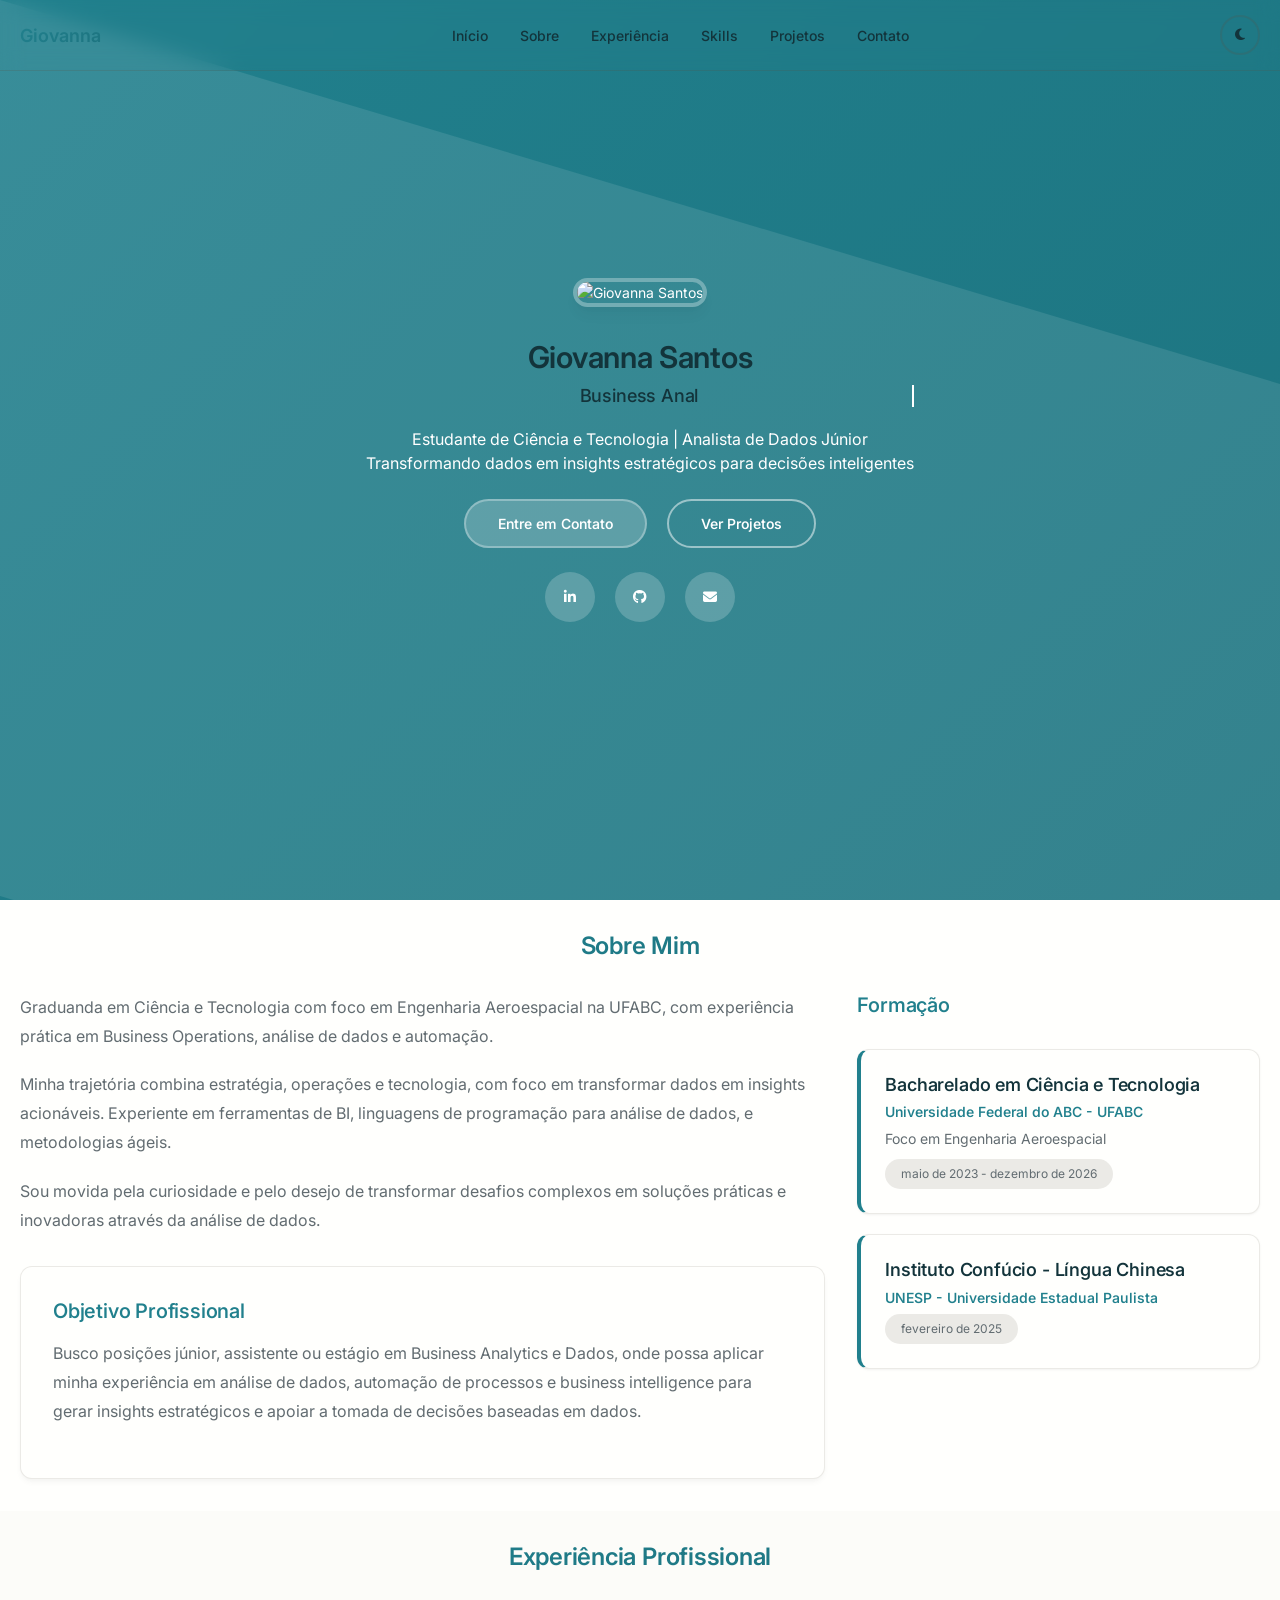
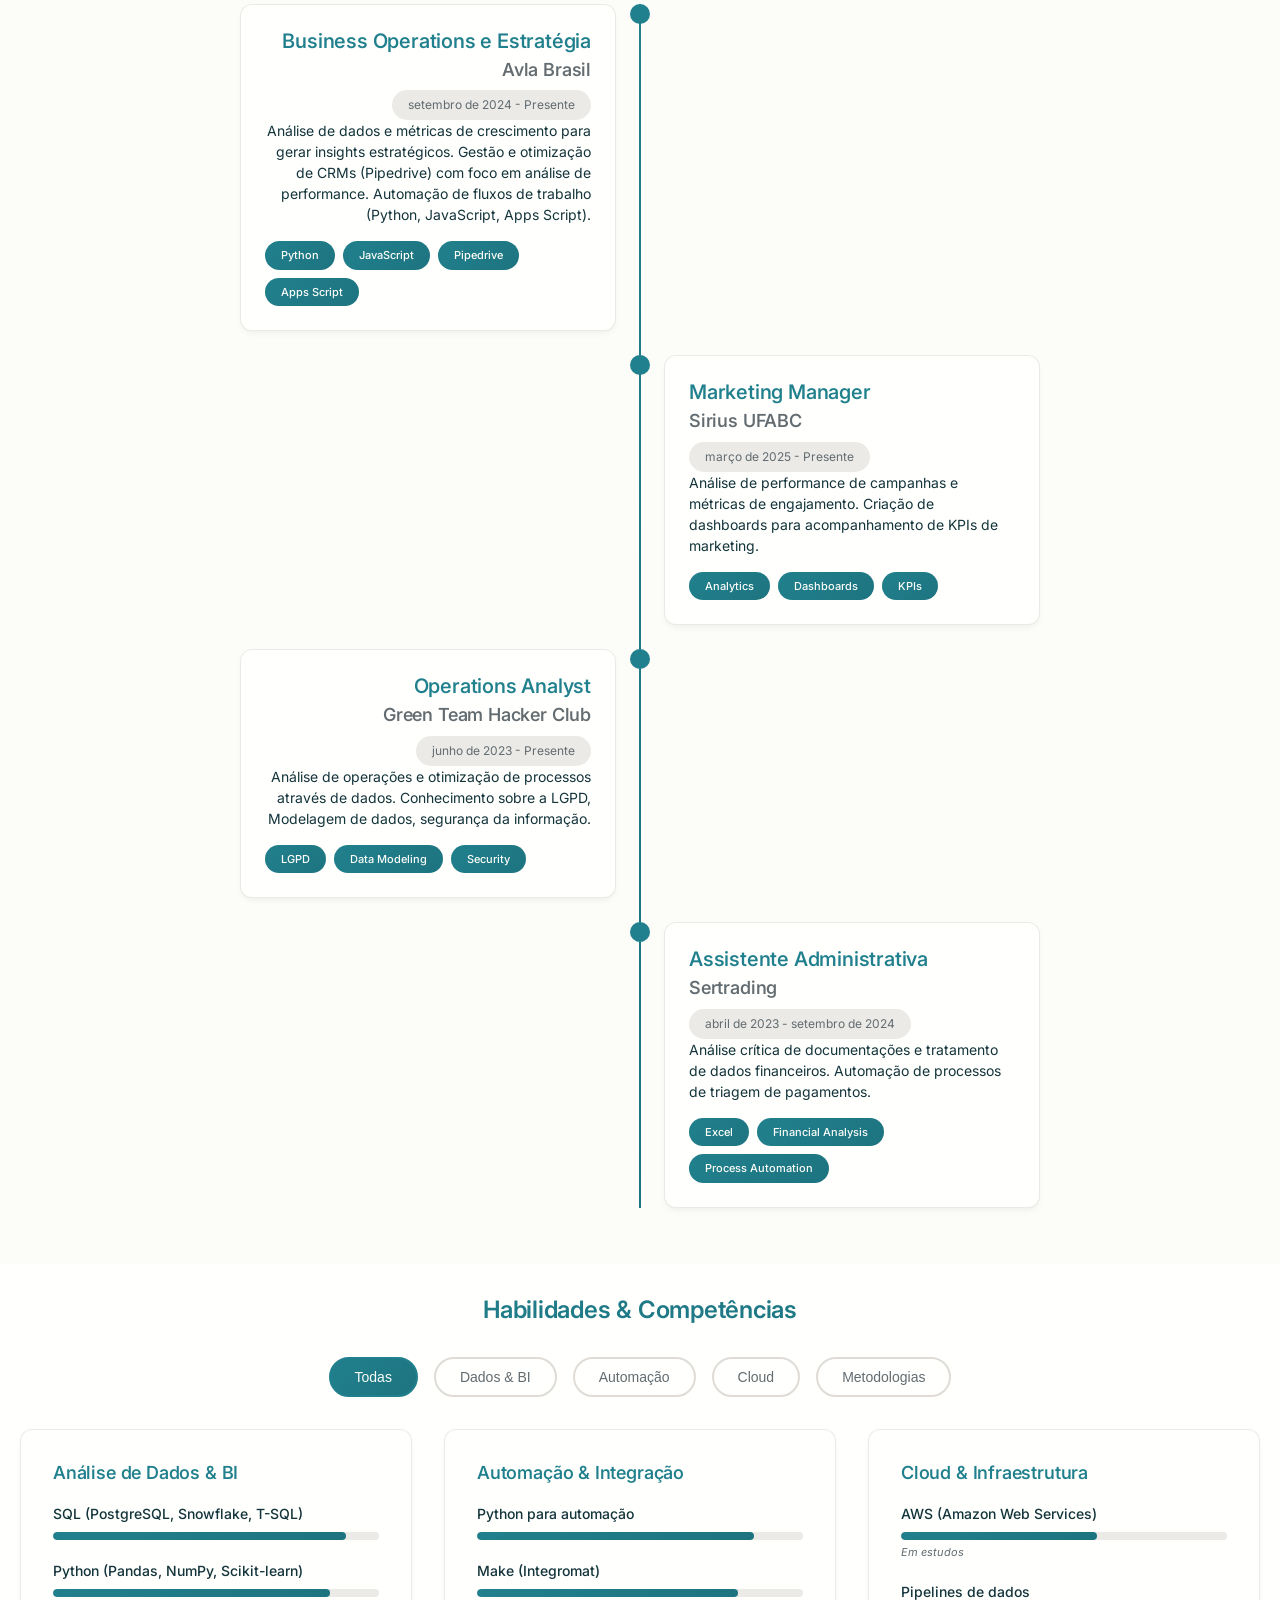
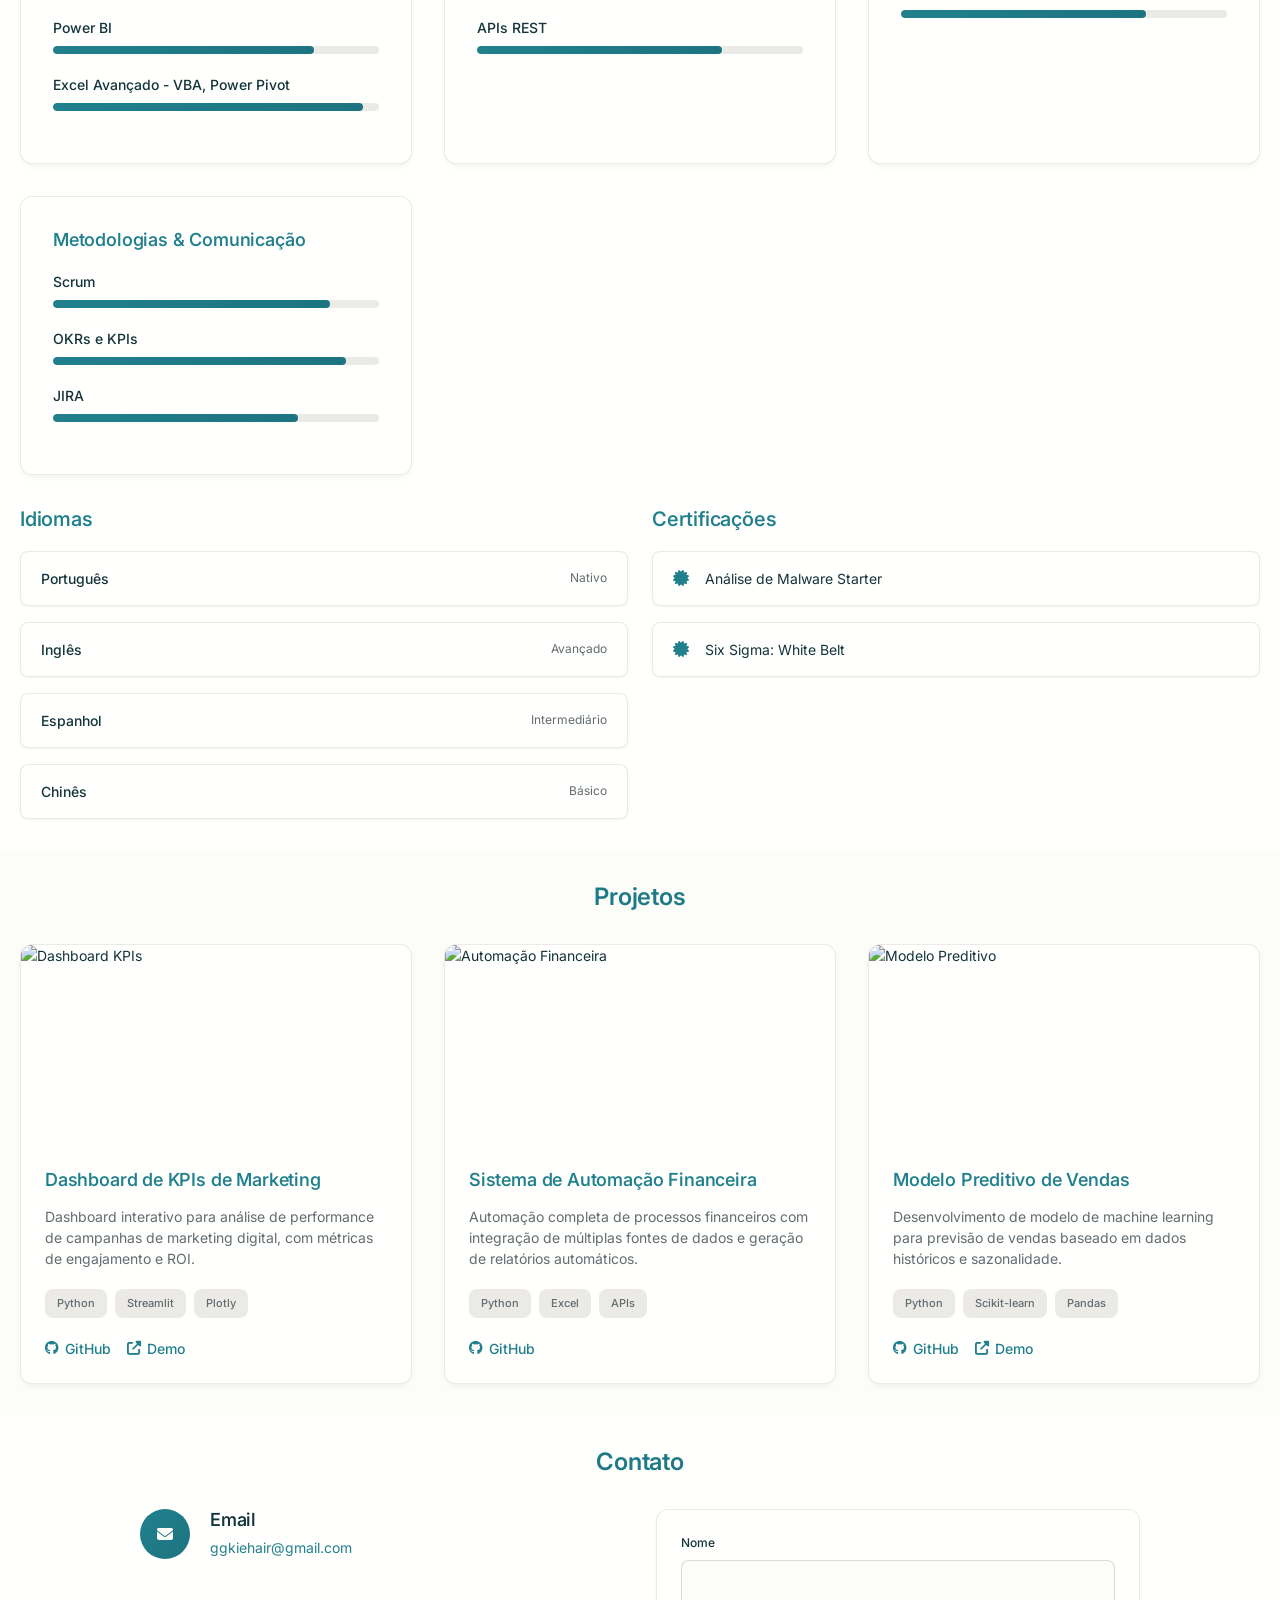
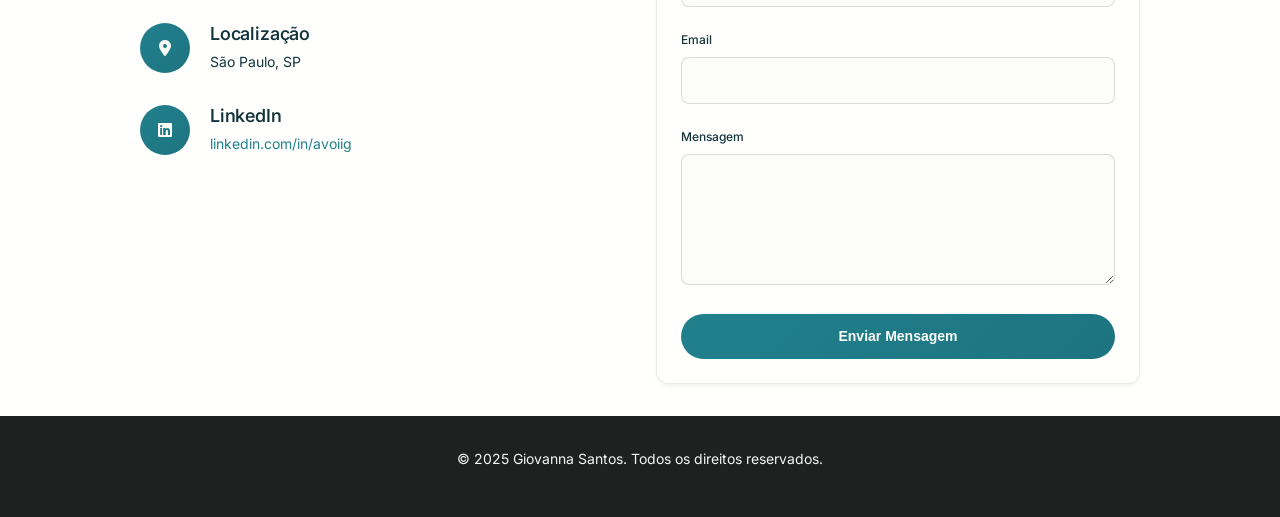
==== commit 886714b5: "Update GitHub link in social links section" ====
--- a/giovanna-portfolio/index.html
+++ b/giovanna-portfolio/index.html
@@ -46,7 +46,7 @@
                     <a href="https://linkedin.com/in/avoiig" target="_blank" class="social-link">
                         <i class="fab fa-linkedin-in"></i>
                     </a>
-                    <a href="https://github.com/giovannasantos" target="_blank" class="social-link">
+                    <a href="https://github.com/avoiigi" target="_blank" class="social-link">
                         <i class="fab fa-github"></i>
                     </a>
                     <a href="mailto:ggkiehair@gmail.com" class="social-link">
@@ -435,4 +435,4 @@
 
     <script src="./script.js"></script>
 </body>
-</html>+</html>
